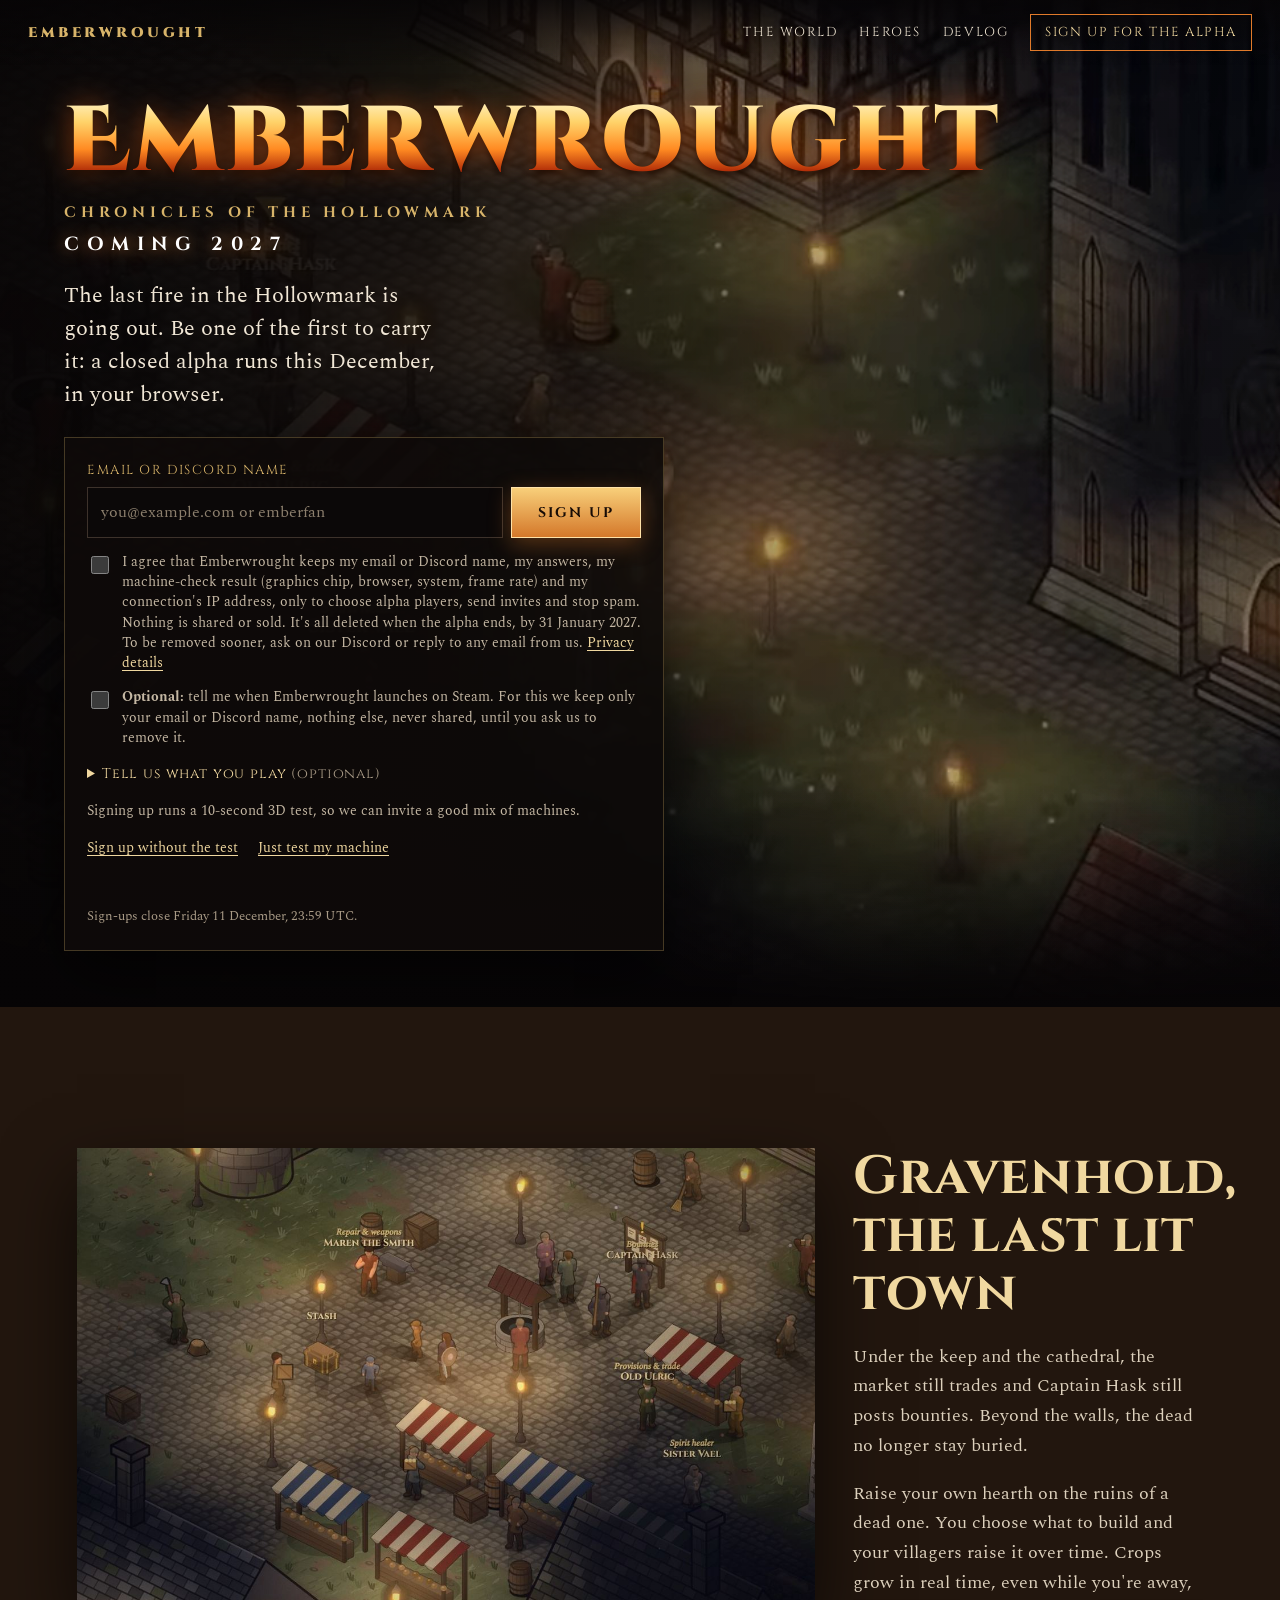
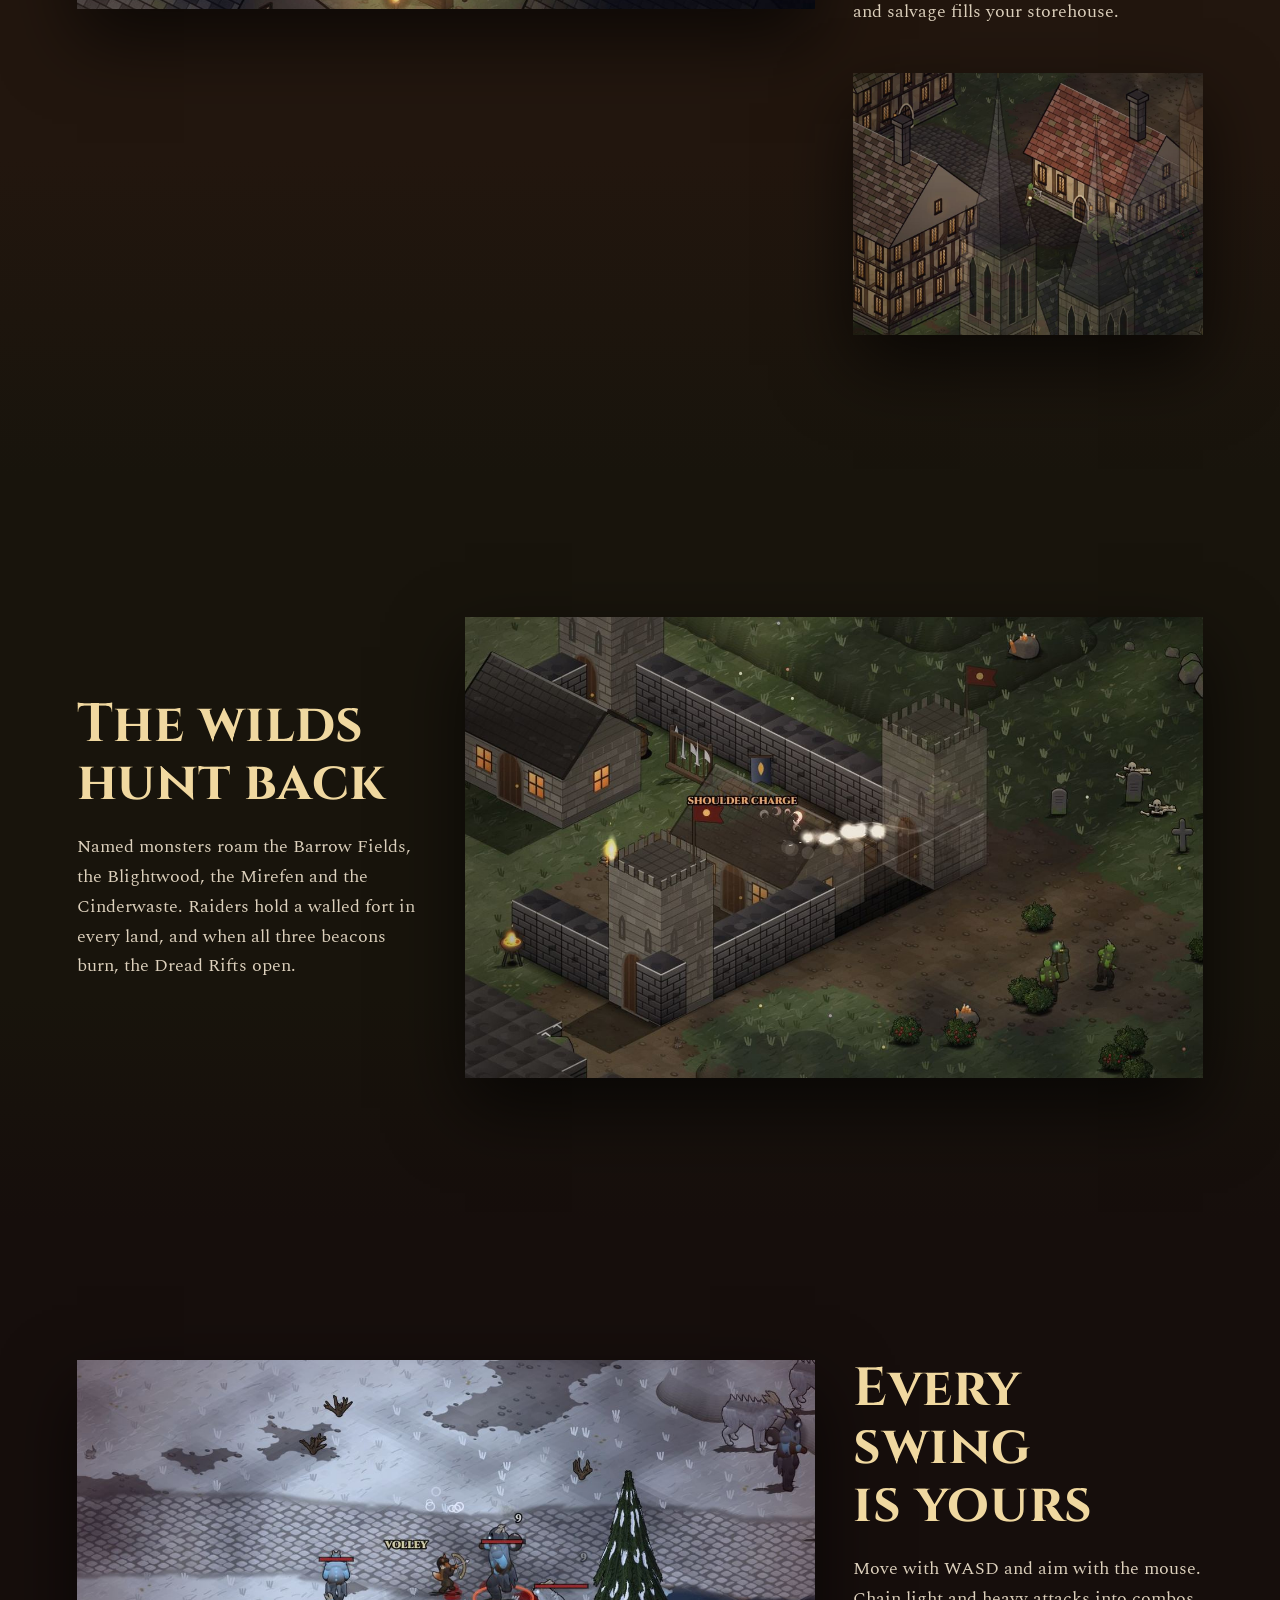
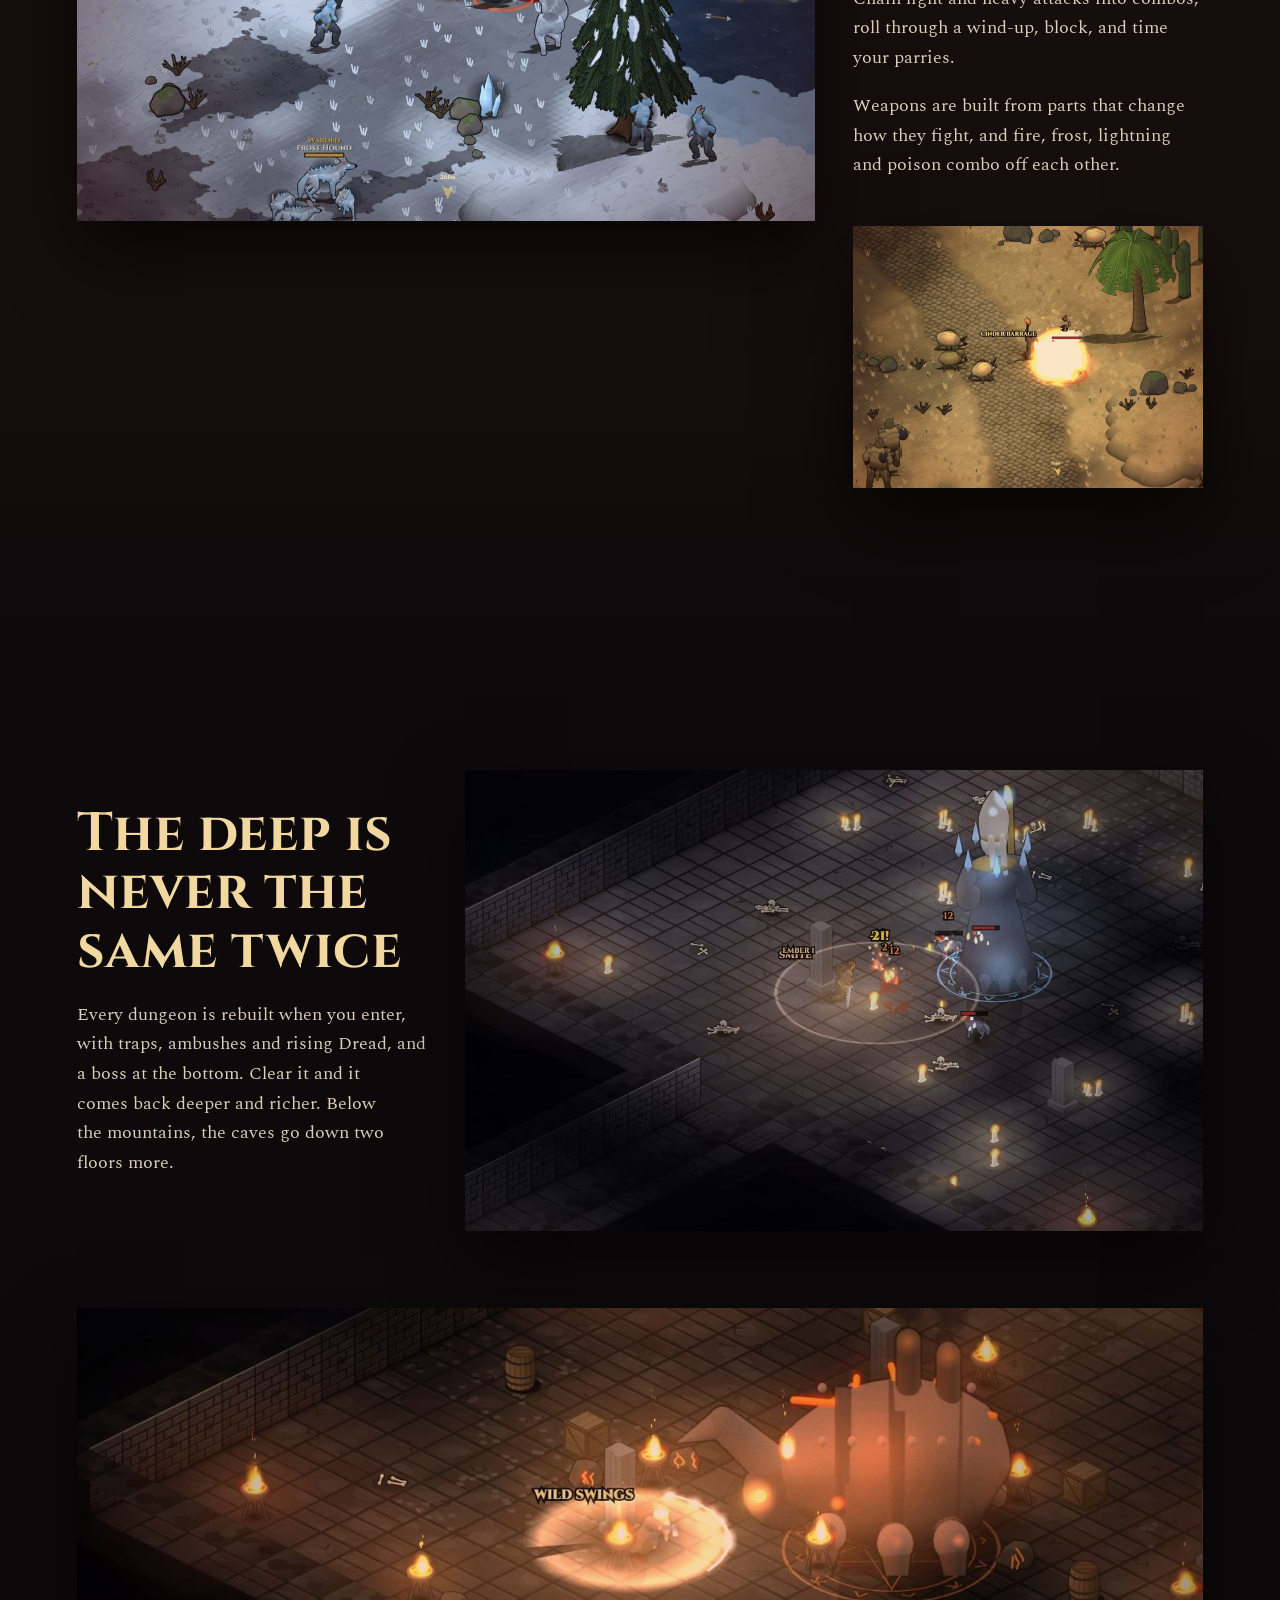
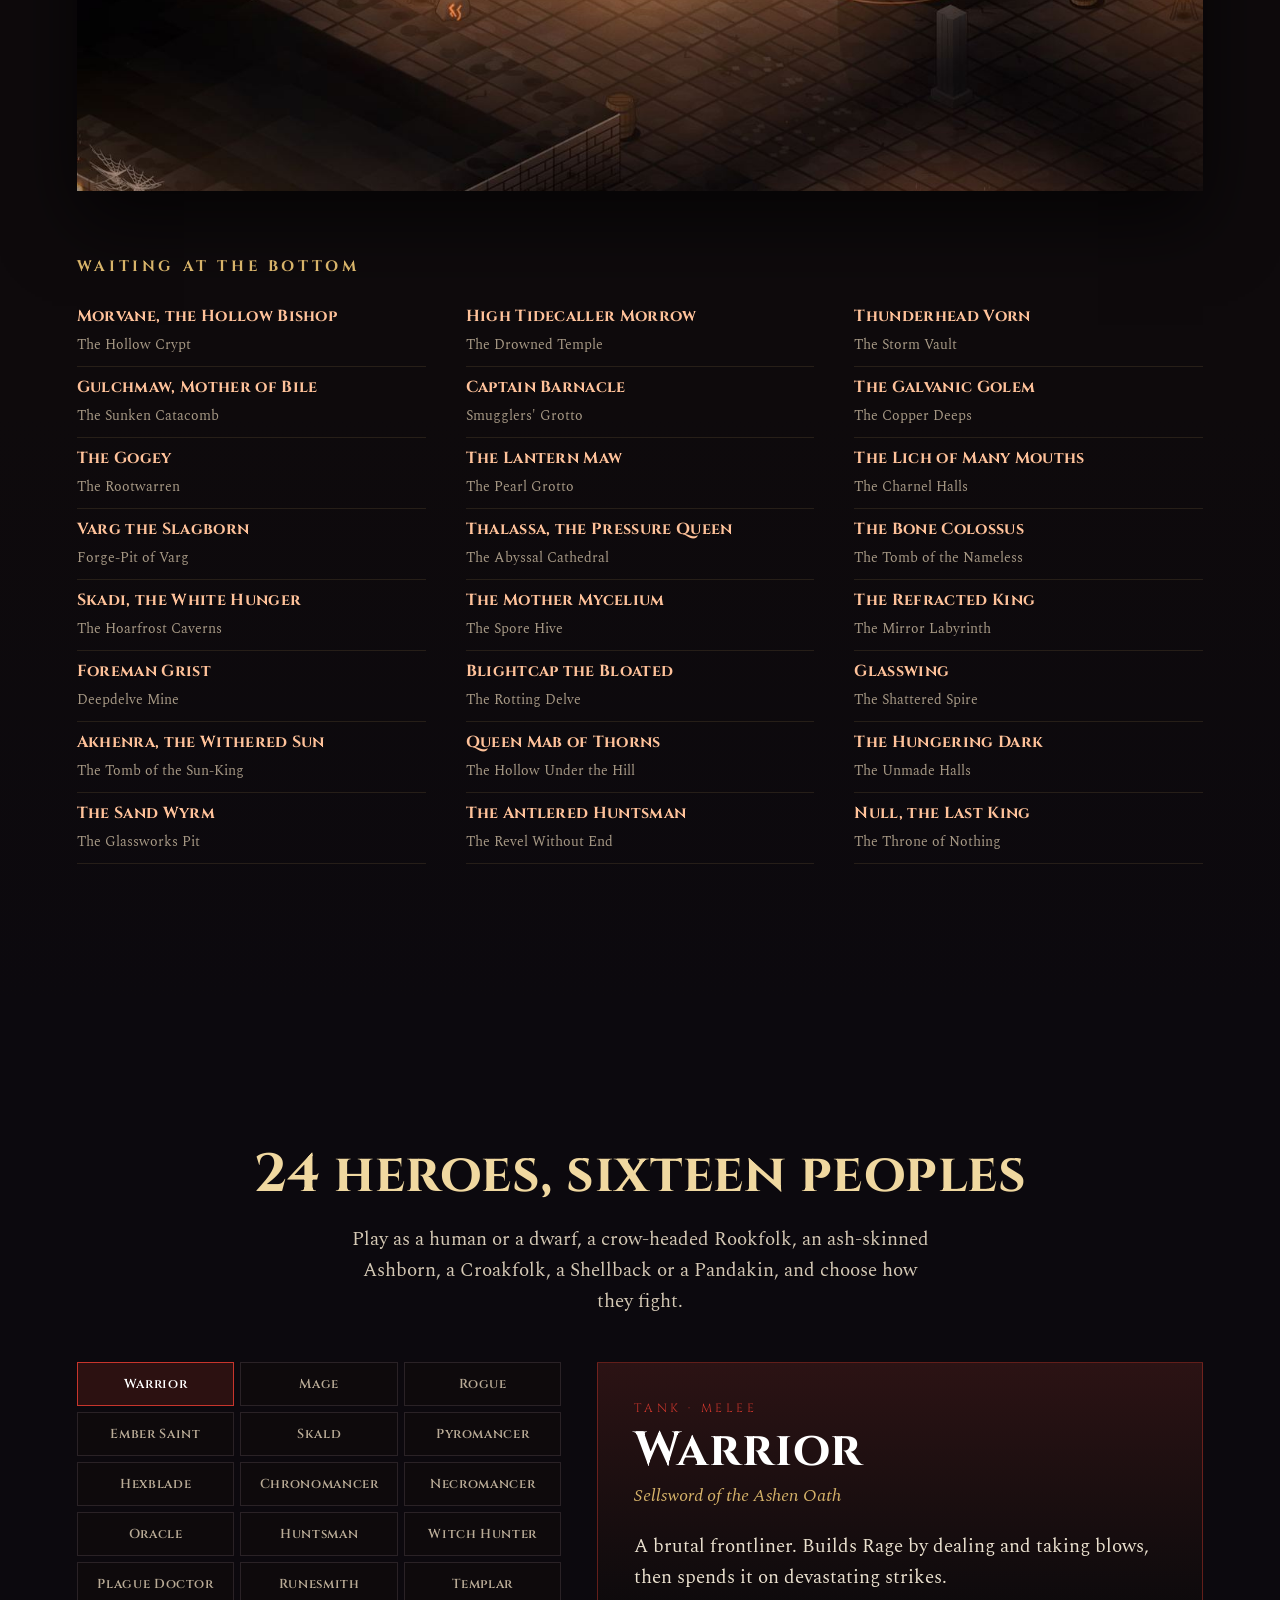
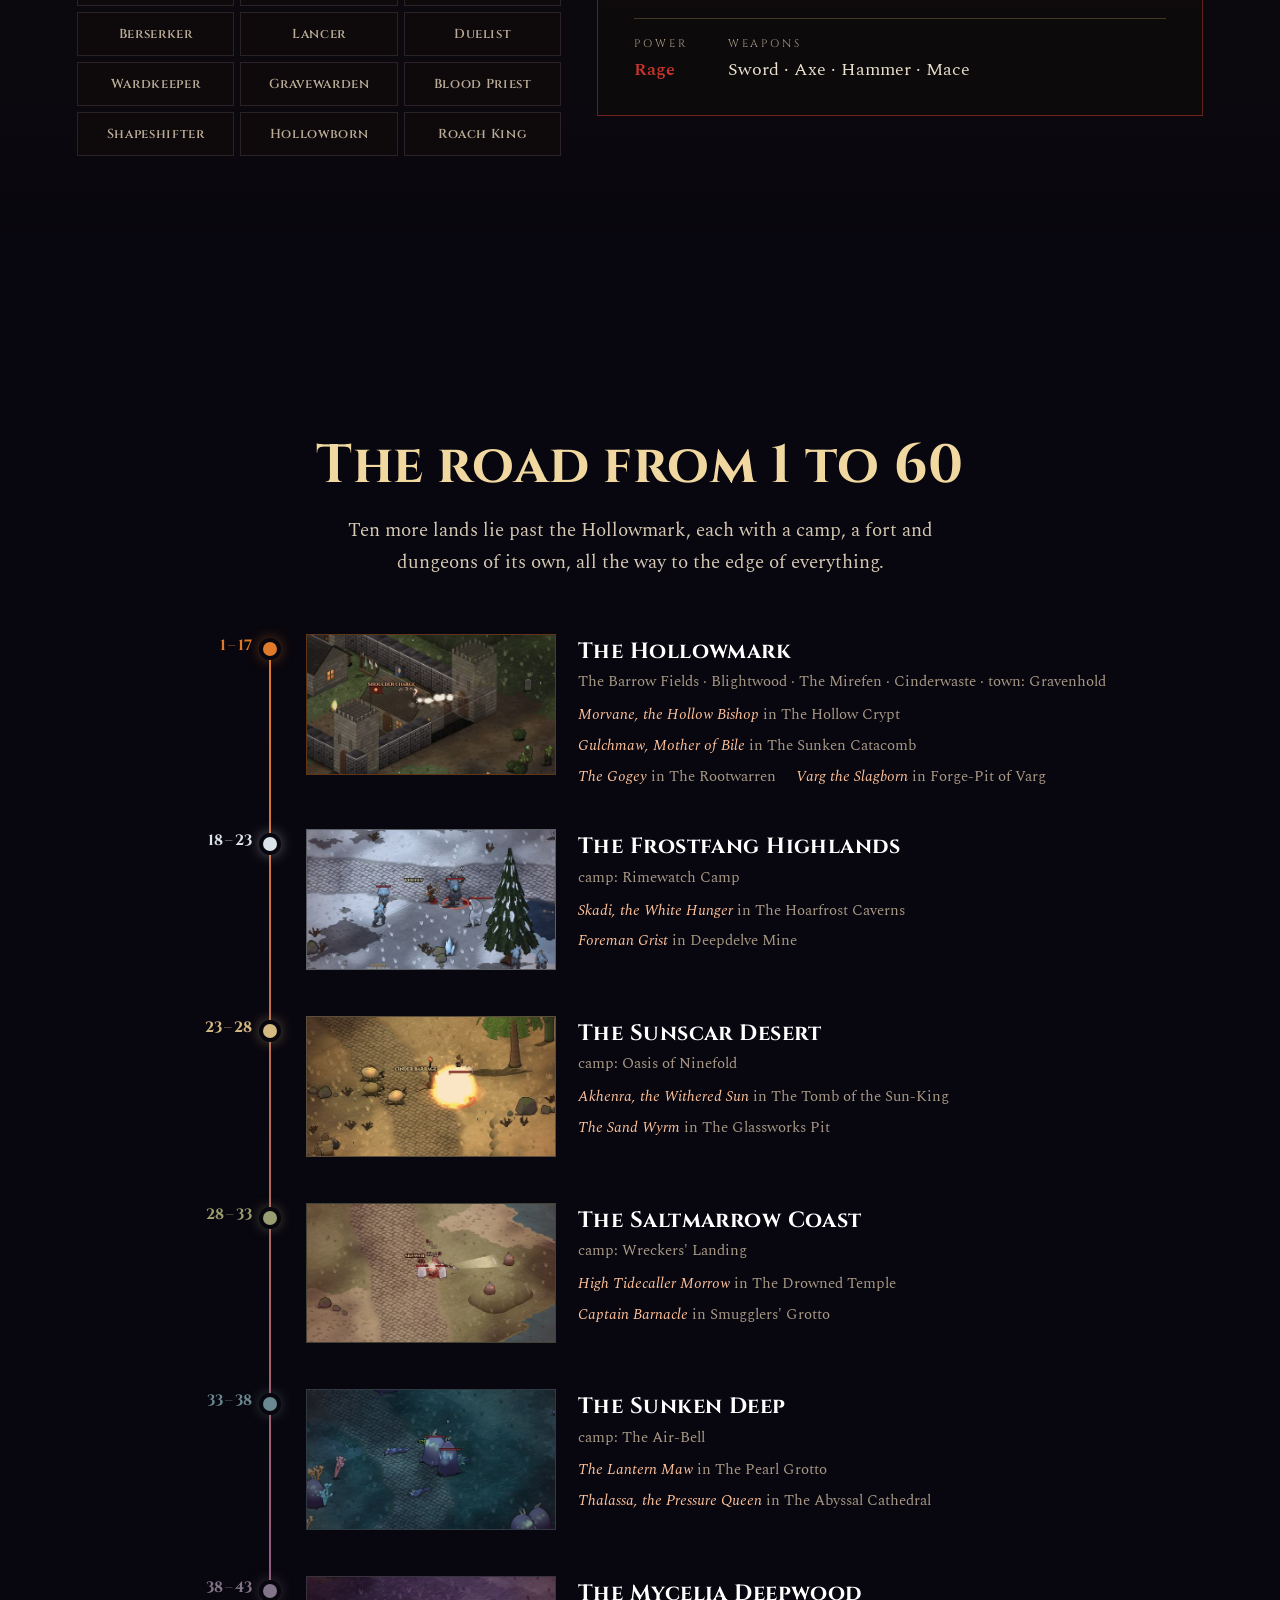
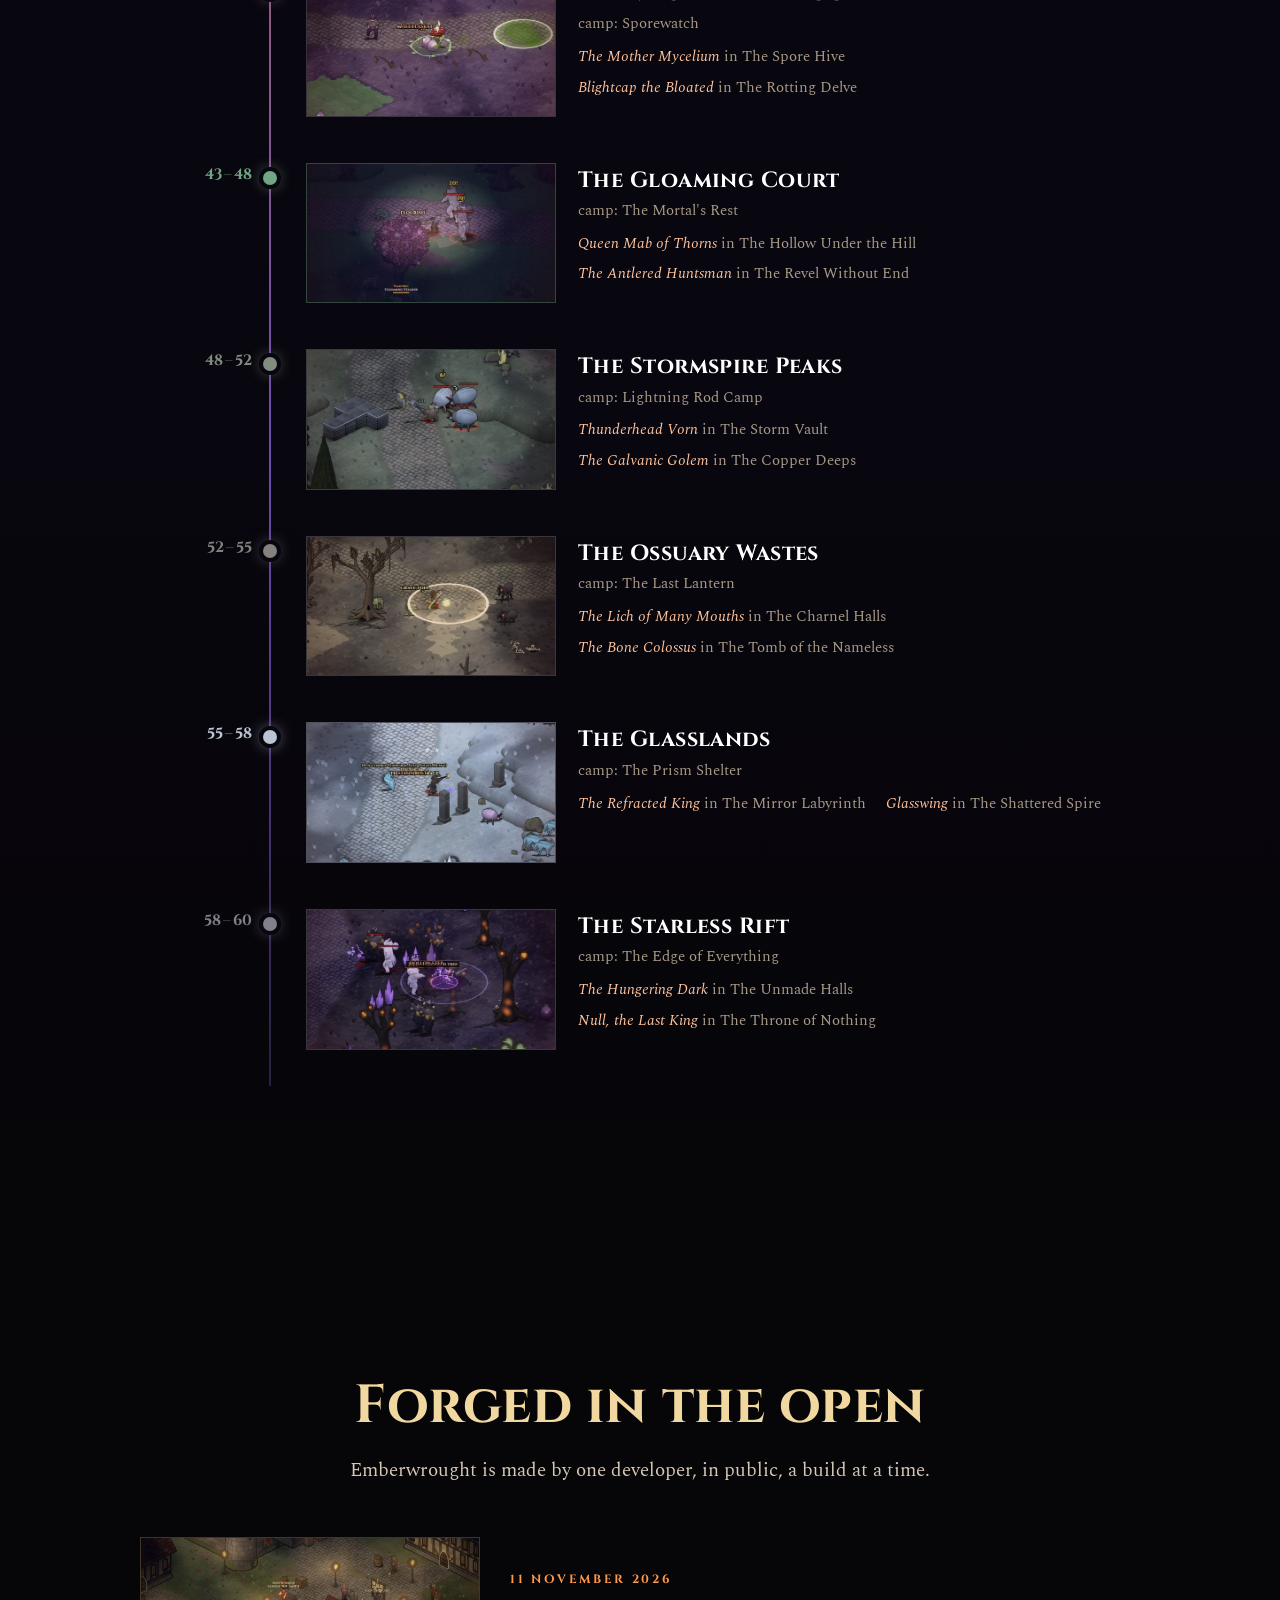
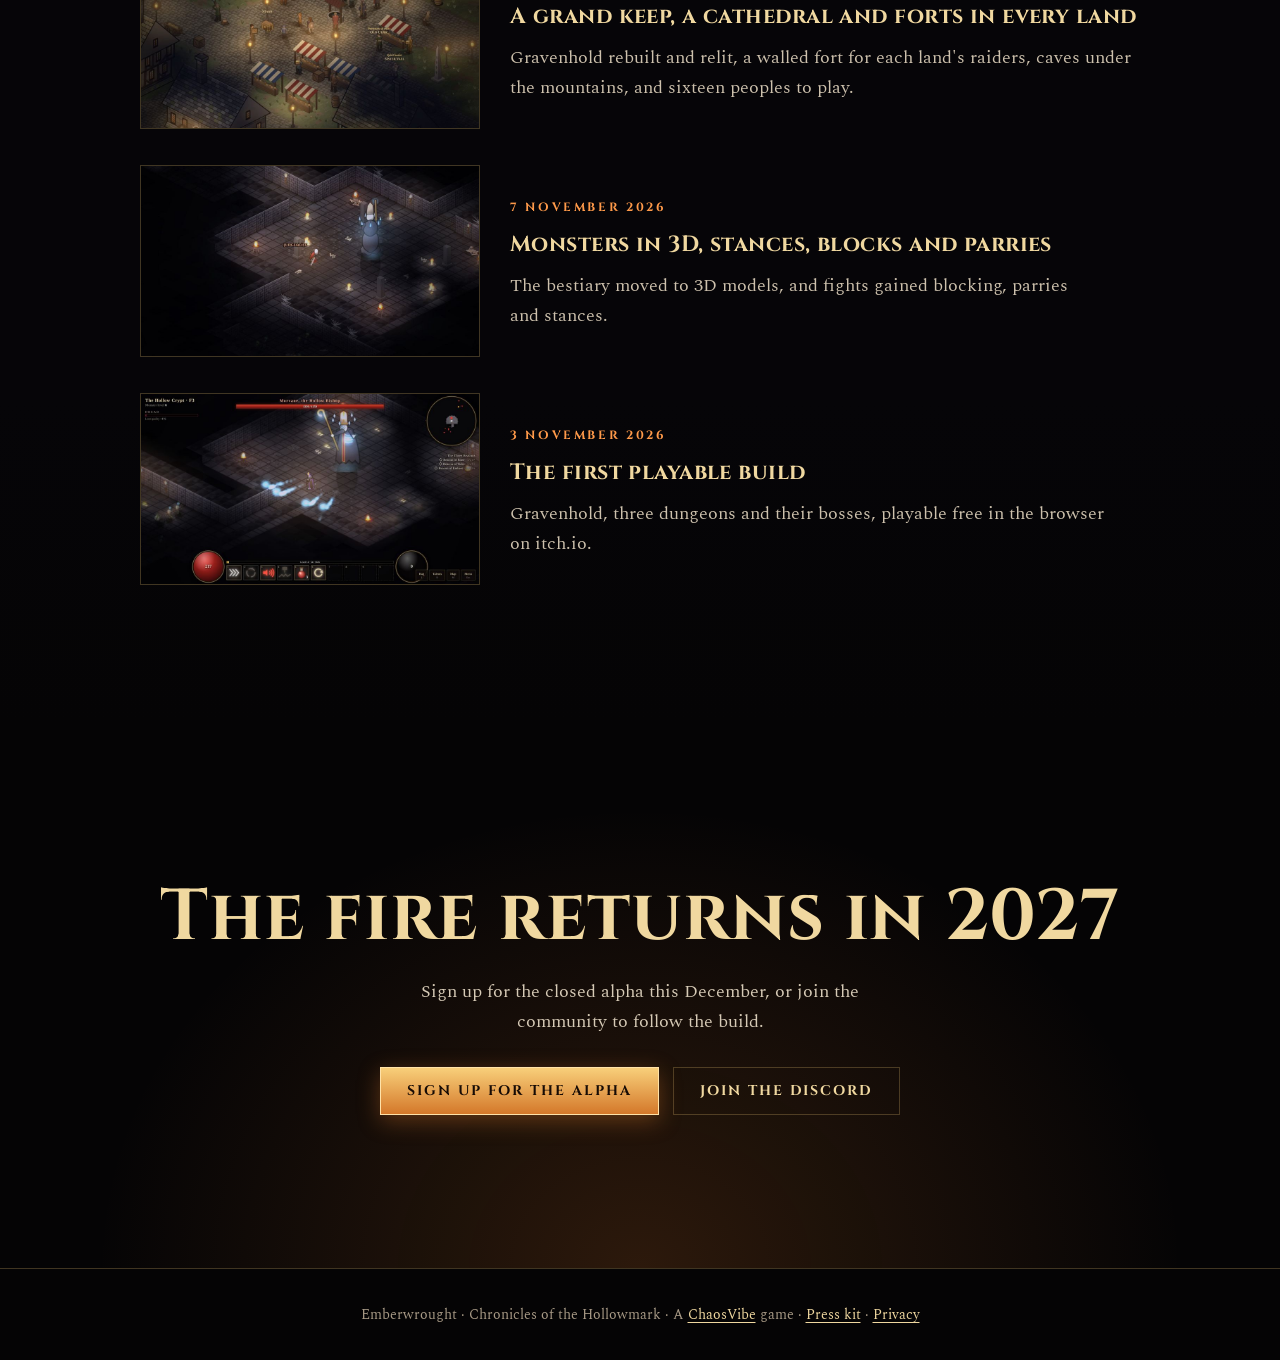
==== emberwrought/index.html @ 4824403c "Host the Emberwrought website and press kit at /emberwrought/ (copy of website/, game repo stays pri" ====
<!doctype html>
<html lang="en">
<head>
<meta charset="utf-8">
<meta name="viewport" content="width=device-width, initial-scale=1">
<title>Emberwrought — Coming 2027</title>
<meta name="description" content="The last fire in the Hollowmark is going out. Emberwrought is a dark fantasy action RPG: 24 classes, 16 peoples, 11 lands, levels 1 to 60, and a hearth of your own to defend. Closed alpha this December. Coming 2027.">
<meta property="og:title" content="Emberwrought — Chronicles of the Hollowmark · Coming 2027">
<meta property="og:description" content="The last fire in the Hollowmark is going out. A dark fantasy action RPG. Sign up for the closed alpha.">
<meta property="og:image" content="img/share.jpg">
<meta name="theme-color" content="#050405">
<link rel="icon" href="data:image/svg+xml,<svg xmlns='http://www.w3.org/2000/svg' viewBox='0 0 32 32'><path d='M16 2c3 7 9 9 9 17a9 9 0 0 1-18 0c0-5 3-7 4-11 1 3 2 4 3 4 0-4 1-7 2-10z' fill='%23e07a2a'/></svg>">
<link rel="preconnect" href="https://fonts.googleapis.com">
<link rel="preconnect" href="https://fonts.gstatic.com" crossorigin>
<link href="https://fonts.googleapis.com/css2?family=Cinzel:wght@500;700;900&family=Cinzel+Decorative:wght@700;900&family=Spectral:ital,wght@0,300;0,400;0,600;1,300;1,400&display=swap" rel="stylesheet">
<link rel="stylesheet" href="site.css">
</head>
<body class="descent-page">
<!-- TODO: the Discord invite. Every link with class "discord" points at it; replace href="#discord" with the invite URL. -->
<nav class="top">
  <a class="brand" href="#top">Emberwrought</a>
  <span class="links"><a href="#gravenhold">The world</a><a href="#heroes">Heroes</a><a href="#devlog">Devlog</a><a class="pill" href="#top" data-signup>Sign up for the alpha</a></span>
</nav>

<!-- the depth gauge: where in the 1 to 60 descent the reader is -->
<aside class="gauge" aria-hidden="true"><span class="gauge-line"><i></i></span><b class="gauge-lv">1</b><span class="gauge-name">Gravenhold</span></aside>

<header class="hero" id="top">
  <video class="hero-video" autoplay muted loop playsinline preload="metadata" poster="media/hero-poster.jpg" aria-hidden="true">
    <source src="media/hero.webm" type="video/webm">
    <source src="media/hero.mp4" type="video/mp4">
  </video>
  <div class="hero-in">
    <h1>Emberwrought</h1>
    <p class="sub">Chronicles of the Hollowmark</p>
    <p class="when">Coming 2027</p>
    <p class="hook">The last fire in the Hollowmark is going out. Be one of the first to carry it: a closed alpha runs this December, in your browser.</p>

    <section id="alpha" class="signup" aria-label="Sign up for the alpha">
      <form class="su-form" novalidate>
        <label class="contact">Email or Discord name
          <span class="row"><input name="contact" autocomplete="email" maxlength="254" placeholder="you@example.com or emberfan" required><button type="submit" class="btn">Sign up</button></span>
        </label>
        <label class="chk consent"><input type="checkbox" name="consent" required> <span>I agree that Emberwrought keeps my email or Discord name, my answers, my machine-check result (graphics chip, browser, system, frame rate) and my connection's IP address, only to choose alpha players, send invites and stop spam. Nothing is shared or sold. It's all deleted when the alpha ends, by 31 January 2027. To be removed sooner, ask on our Discord or reply to any email from us. <a href="privacy.html" target="_blank">Privacy details</a></span></label>
        <label class="chk consent"><input type="checkbox" name="notify"> <span><b>Optional:</b> tell me when Emberwrought launches on Steam. For this we keep only your email or Discord name, nothing else, never shared, until you ask us to remove it.</span></label>
        <details class="more"><summary>Tell us what you play <span class="dim">(optional)</span></summary>
          <fieldset><legend class="sr">What do you like to play?</legend>
            <label class="chk"><input type="checkbox" name="plays" value="arpg"> Action RPGs</label>
            <label class="chk"><input type="checkbox" name="plays" value="building"> Building and farming</label>
            <label class="chk"><input type="checkbox" name="plays" value="new"> I'm new to games like this</label>
            <label class="chk"><input type="checkbox" name="plays" value="other"> Something else</label>
          </fieldset>
          <label>Anything you'd like us to know? <input name="about" maxlength="300"></label>
        </details>
        <label class="hp" aria-hidden="true">Leave this empty <input name="website" tabindex="-1" autocomplete="off"></label>
        <p class="fine">Signing up runs a 10-second 3D test, so we can invite a good mix of machines.</p>
        <p class="fine actions"><button type="button" class="link mc-skip">Sign up without the test</button><button type="button" class="link mc-only">Just test my machine</button></p>
        <p class="su-msg" aria-live="polite"></p>
      </form>
      <div class="mc" hidden>
        <canvas class="mc-canvas" width="640" height="360" hidden></canvas>
        <p class="mc-out" aria-live="polite"></p>
        <div class="mc-verdict" hidden aria-live="polite"><b></b><p></p><small></small></div>
      </div>
      <div class="su-done" hidden><h2>You're on the list</h2><p></p><a class="btn ghost discord" href="#discord">Join the Discord</a></div>
      <p class="closes">Sign-ups close Friday 11 December, 23:59 UTC.</p>
    </section>
  </div>
</header>

<main class="descent">
<section id="gravenhold" class="depth" data-lv="1" data-name="Gravenhold" style="--tint: 34, 22, 14">
  <div class="split">
    <figure class="wide"><img src="img/gravenhold.jpg" alt="The market square of Gravenhold at night, lamps lit" loading="lazy"></figure>
    <div class="txt">
      <h2>Gravenhold, the last lit town</h2>
      <p>Under the keep and the cathedral, the market still trades and Captain Hask still posts bounties. Beyond the walls, the dead no longer stay buried.</p>
      <p>Raise your own hearth on the ruins of a dead one. You choose what to build and your villagers raise it over time. Crops grow in real time, even while you're away, and salvage fills your storehouse.</p>
    </div>
    <figure class="tall"><img src="img/cathedral.jpg" alt="The cathedral and timbered houses at the edge of Gravenhold" loading="lazy"></figure>
  </div>
</section>

<section class="depth" data-lv="5" data-name="The Hollowmark" style="--tint: 24, 20, 12">
  <div class="split flip">
    <div class="txt">
      <h2>The wilds hunt back</h2>
      <p>Named monsters roam the Barrow Fields, the Blightwood, the Mirefen and the Cinderwaste. Raiders hold a walled fort in every land, and when all three beacons burn, the Dread Rifts open.</p>
    </div>
    <figure class="wide"><img src="img/fort.jpg" alt="A warrior storming a raider fort in the Hollowmark" loading="lazy"></figure>
  </div>
</section>

<section class="depth" data-lv="12" data-name="The fight" style="--tint: 22, 14, 12">
  <div class="split">
    <figure class="wide"><img src="img/fight.jpg" alt="A huntsman holding a road against frost beasts in the Frostfang Highlands" loading="lazy"></figure>
    <div class="txt">
      <h2>Every swing is yours</h2>
      <p>Move with WASD and aim with the mouse. Chain light and heavy attacks into combos, roll through a wind-up, block, and time your parries.</p>
      <p>Weapons are built from parts that change how they fight, and fire, frost, lightning and poison combo off each other.</p>
    </div>
    <figure class="tall"><img src="img/cast.jpg" alt="A pyromancer's cinder barrage bursting among scarabs in the Sunscar Desert" loading="lazy"></figure>
  </div>
</section>

<section class="depth" data-lv="14" data-name="The deep" style="--tint: 14, 10, 12">
  <div class="split flip">
    <div class="txt">
      <h2>The deep is never the same twice</h2>
      <p>Every dungeon is rebuilt when you enter, with traps, ambushes and rising Dread, and a boss at the bottom. Clear it and it comes back deeper and richer. Below the mountains, the caves go down two floors more.</p>
    </div>
    <figure class="wide"><img src="img/crypt.jpg" alt="A templar facing Morvane, the Hollow Bishop, in the Hollow Crypt" loading="lazy"></figure>
  </div>
  <figure class="full"><img src="img/forge.jpg" alt="A berserker facing Varg the Slagborn in the Forge-Pit" loading="lazy"></figure>
  <div class="bosses"><h3>Waiting at the bottom</h3><ul></ul></div>
</section>

<section id="heroes" class="depth" data-lv="17" data-name="Heroes" style="--tint: 12, 9, 14">
  <h2 class="center"><span data-n="classes">24</span> heroes, sixteen peoples</h2>
  <p class="center lead">Play as a human or a dwarf, a crow-headed Rookfolk, an ash-skinned Ashborn, a Croakfolk, a Shellback or a Pandakin, and choose how they fight.</p>
  <div class="roster">
    <div class="names" role="tablist" aria-label="Classes"></div>
    <article class="hero-card" role="tabpanel" aria-live="polite"></article>
  </div>
</section>

<section id="journey" class="depth" data-lv="18" data-name="Beyond the Hollowmark" style="--tint: 8, 6, 14">
  <h2 class="center">The road from 1 to 60</h2>
  <p class="center lead">Ten more lands lie past the Hollowmark, each with a camp, a fort and dungeons of its own, all the way to the edge of everything.</p>
  <ol class="road"></ol>
</section>

<section id="devlog" class="depth devlog" data-lv="60" data-name="Devlog" style="--tint: 6, 5, 8">
  <h2 class="center">Forged in the open</h2>
  <p class="center lead">Emberwrought is made by one developer, in public, a build at a time.</p>
  <ol class="log">
    <li><figure><img src="img/devlog/2026-11-11.jpg" alt="Gravenhold at night with the new keep" loading="lazy"></figure><div><time datetime="2026-11-11">11 November 2026</time><h3>A grand keep, a cathedral and forts in every land</h3><p>Gravenhold rebuilt and relit, a walled fort for each land's raiders, caves under the mountains, and sixteen peoples to play.</p></div></li>
    <li><figure><img src="img/devlog/2026-11-07.jpg" alt="The Hollow Crypt in the 7 November build" loading="lazy"></figure><div><time datetime="2026-11-07">7 November 2026</time><h3>Monsters in 3D, stances, blocks and parries</h3><p>The bestiary moved to 3D models, and fights gained blocking, parries and stances.</p></div></li>
    <li><figure><img src="img/devlog/2026-11-03.jpg" alt="The Hollow Crypt in the first playable build" loading="lazy"></figure><div><time datetime="2026-11-03">3 November 2026</time><h3>The first playable build</h3><p>Gravenhold, three dungeons and their bosses, playable free in the browser on itch.io.</p></div></li>
  </ol>
</section>

<section id="discord" class="final">
  <h2>The fire returns in 2027</h2>
  <p>Sign up for the closed alpha this December, or join the community to follow the build.</p>
  <div class="cta"><a class="btn" href="#top" data-signup>Sign up for the alpha</a><a class="btn ghost discord" href="#discord">Join the Discord</a></div>
</section>
</main>

<footer>Emberwrought · Chronicles of the Hollowmark · A <a href="https://chaosvibe.com">ChaosVibe</a> game · <a href="press.html">Press kit</a> · <a href="privacy.html">Privacy</a></footer>

<script src="data.js"></script>
<script src="site.js"></script>
<script type="module" src="alpha.js"></script>
</body>
</html>
---- emberwrought/site.css ----
/* Emberwrought: the game's own palette and type (style.css in the game), set for a page that descends from town to void. */
:root {
  --bg: #070506; --ink: #ece2d0; --dim: #a89a86; --gold: #d8b46a; --gold2: #f0d8a0; --ember: #e07a2a; --ember2: #ff9a4a; --blood: #8c1d1a;
  --line: rgba(216, 180, 106, 0.28); --panel: #120d0c; --field: #0b0808;
  --serif: Spectral, Georgia, serif; --display: Cinzel, Georgia, serif;
  color-scheme: dark;
}
* { box-sizing: border-box; }
[hidden] { display: none !important; }
html { scroll-behavior: smooth; scrollbar-color: #4a3424 var(--bg); scrollbar-width: thin; }
::-webkit-scrollbar { width: 10px; } ::-webkit-scrollbar-track { background: var(--bg); } ::-webkit-scrollbar-thumb { background: #4a3424; border: 2px solid var(--bg); border-radius: 6px; }
body { margin: 0; background: var(--bg); color: var(--ink); font: 400 18px/1.65 var(--serif); overflow-x: hidden; caret-color: var(--ember2); }
::selection { background: var(--ember); color: #120806; }
a { color: var(--gold2); text-underline-offset: 0.2em; text-decoration-thickness: 1px; }
a:hover { color: #fff; }
:focus-visible { outline: 2px solid var(--ember2); outline-offset: 3px; }
h1, h2, h3, .brand, .btn, nav, .lv, .gauge, legend, summary, dt { font-family: var(--display); }
h2 { color: var(--gold2); font-size: clamp(30px, 4.2vw, 56px); line-height: 1.08; letter-spacing: 0.01em; margin: 0 0 20px; font-weight: 700; text-wrap: balance; }
h3 { color: var(--gold2); letter-spacing: 0.02em; text-wrap: balance; }
p { text-wrap: pretty; }
.center { text-align: center; } .dim { color: var(--dim); } .small { font-size: 14px; }
.lead { max-width: 62ch; margin: 0 auto 8px; color: #d6cab6; font-size: 19px; }
.sr { position: absolute; width: 1px; height: 1px; overflow: hidden; clip-path: inset(50%); white-space: nowrap; }

/* nav */
nav.top { position: fixed; inset: 0 0 auto; z-index: 20; display: flex; justify-content: space-between; align-items: center; padding: 14px 28px;
  background: linear-gradient(180deg, rgba(7,5,6,0.8), rgba(7,5,6,0)); transition: background .3s, box-shadow .3s; }
nav.top.solid { background: rgba(7,5,6,0.94); box-shadow: 0 1px 0 var(--line); }
.brand { color: var(--gold); text-decoration: none; font-weight: 900; letter-spacing: 0.25em; text-transform: uppercase; font-size: 14px; }
nav .links { display: flex; align-items: center; gap: 22px; }
nav .links a { color: var(--ink); text-decoration: none; font-size: 13px; letter-spacing: 0.12em; text-transform: uppercase; }
nav .links a:hover { color: var(--gold2); }
nav .pill { border: 1px solid var(--ember); color: var(--gold2) !important; padding: 7px 14px; }
nav .pill:hover { background: var(--ember); color: #160a05 !important; }

/* buttons */
.btn { display: inline-flex; align-items: center; justify-content: center; min-height: 48px; padding: 0 26px; text-decoration: none; font-weight: 700; font-size: 14px; letter-spacing: 0.14em;
  text-transform: uppercase; color: #170b05; background: linear-gradient(180deg, #f8cf7a, #d4782a); border: 1px solid #ffe2a8; cursor: pointer;
  box-shadow: 0 6px 22px rgba(224,122,42,0.35); transition: transform .2s cubic-bezier(.2,.8,.2,1), box-shadow .2s; }
.btn:hover { transform: translateY(-1px); box-shadow: 0 10px 34px rgba(240,140,60,0.55); }
.btn:active { transform: translateY(1px); }
.btn[disabled] { opacity: .55; cursor: default; transform: none; box-shadow: none; }
.btn.ghost { background: transparent; color: var(--gold2); border-color: var(--line); box-shadow: none; }
.btn.ghost:hover { border-color: var(--gold); }
button.link { font: inherit; color: var(--gold2); background: none; border: 0; padding: 0; text-decoration: underline; text-underline-offset: 0.2em; cursor: pointer; }
button.link[disabled] { opacity: .5; cursor: default; }

/* hero: the game playing behind the logo and the sign-up */
.hero { position: relative; min-height: 100svh; display: flex; align-items: center; padding: 96px clamp(16px, 5vw, 72px) 56px; overflow: hidden; isolation: isolate; }
.hero-video { position: absolute; inset: 0; width: 100%; height: 100%; object-fit: cover; z-index: -2; filter: saturate(1.05) brightness(0.92); }
.hero::before { content: ''; position: absolute; inset: 0; z-index: -1;
  background: linear-gradient(90deg, rgba(7,5,6,0.94) 0%, rgba(7,5,6,0.82) 34%, rgba(7,5,6,0.25) 62%, rgba(7,5,6,0.1) 100%), linear-gradient(0deg, var(--bg) 0%, transparent 22%); }
.hero-in { width: min(100%, 600px); }
.hero h1 { margin: 0; font: 900 clamp(26px, 7.2vw, 92px)/1 'Cinzel Decorative', var(--display); letter-spacing: 0.03em; white-space: nowrap;
  filter: drop-shadow(0 0 14px rgba(255,110,30,0.5)) drop-shadow(0 4px 3px #000); }
/* the game's forged logo (style.css #splash): each letter drops in white-hot and cools */
.hero h1 span { display: inline-block; color: transparent; -webkit-background-clip: text; background-clip: text;
  background-image: linear-gradient(180deg, #fff6d0 0%, #ffd36a 28%, #ff8a22 58%, #b02c08 82%, #5a1004 100%); }
.js .hero h1 span { opacity: 0; animation: forge .7s cubic-bezier(0.2, 0.9, 0.3, 1.25) forwards; }
@keyframes forge { 0% { opacity: 0; transform: translateY(-30px) scale(1.6); filter: blur(8px) brightness(3); } 55% { opacity: 1; filter: blur(0) brightness(2.2); } 100% { opacity: 1; transform: none; filter: none; } }
.sub { margin: 14px 0 0; font: 700 clamp(12px, 1.3vw, 15px) var(--display); letter-spacing: 0.32em; text-transform: uppercase; color: var(--gold); }
.when { margin: 8px 0 0; font: 700 clamp(15px, 1.6vw, 19px) var(--display); letter-spacing: 0.4em; text-transform: uppercase; color: #fff; text-shadow: 0 0 16px rgba(240,140,60,0.8); }
.hook { font-size: clamp(19px, 1.9vw, 22px); line-height: 1.5; margin: 22px 0 26px; max-width: 34ch; color: #f1e7d6; }

/* the sign-up, in working form on the first screen */
.signup { background: rgba(14,10,9,0.9); border: 1px solid var(--line); padding: 22px; box-shadow: 0 24px 60px rgba(0,0,0,0.6); }
.su-form { display: grid; gap: 14px; }
.su-form p { margin: 0; }
.su-form label { display: grid; gap: 6px; font-size: 15px; }
.su-form .contact { font-family: var(--display); font-size: 13px; letter-spacing: 0.12em; text-transform: uppercase; color: var(--gold); }
.su-form .row { display: flex; gap: 8px; }
.su-form .row input, .su-form .row input::placeholder { flex: 1; min-width: 0; text-transform: none; letter-spacing: normal; font-family: var(--serif); }
.fine.actions { display: flex; flex-wrap: wrap; gap: 6px 20px; }
.su-form input:not([type=checkbox]):not([type=radio]), .su-form select, .su-form textarea {
  font: inherit; font-size: 16px; color: var(--ink); background: var(--field); border: 1px solid #3d322b; padding: 11px 13px; min-height: 48px; }
.su-form input::placeholder, .su-form textarea::placeholder { color: #8c7f6d; }
.su-form input:focus-visible, .su-form select:focus-visible, .su-form textarea:focus-visible { outline: 2px solid var(--ember2); outline-offset: 0; border-color: transparent; }
.su-form fieldset { border: 1px solid #2c241f; padding: 10px 14px; margin: 0; display: grid; gap: 8px; }
.su-form legend { padding: 0 6px; font-size: 14px; }
.su-form .chk { display: flex; gap: 10px; align-items: flex-start; font-size: 15px; }
.su-form .chk input { margin-top: 0.3em; accent-color: var(--ember); width: 18px; height: 18px; flex: none; }
.consent span { font-size: 13.5px; color: #c4b7a3; line-height: 1.5; }
.su-form .hp { position: absolute; left: -9999px; }
.su-form .opts { display: flex; flex-wrap: wrap; gap: 6px 22px; }
details.more summary { cursor: pointer; font-size: 14px; letter-spacing: 0.06em; color: var(--gold2); }
details.more[open] { display: grid; gap: 12px; } details.more[open] summary { margin-bottom: 4px; }
.fine { font-size: 14px; color: #c4b7a3; }
.su-msg { min-height: 1.4em; font-size: 15px; } .su-msg.err { color: #ff9a80; }
.closes { margin: 12px 0 0; font-size: 13px; color: var(--dim); }
.mc { margin-top: 14px; }
.mc-canvas { display: block; width: 100%; aspect-ratio: 16 / 9; border: 1px solid var(--line); }
.mc-out { min-height: 1.4em; color: var(--dim); margin: 8px 0; font-variant-numeric: tabular-nums; }
.mc-verdict { border-left: 3px solid; padding: 4px 0 4px 14px; }
.mc-verdict b { font-family: var(--display); font-size: 20px; }
.mc-verdict p { margin: 4px 0; font-size: 15px; } .mc-verdict small { color: var(--dim); font-size: 13px; }
.mc-verdict.well { border-color: #7ac46a; } .mc-verdict.well b { color: #a6e08a; }
.mc-verdict.struggle { border-color: #e0b040; } .mc-verdict.struggle b { color: #ffcc55; }
.mc-verdict.wont { border-color: #d0503a; } .mc-verdict.wont b { color: #ff8a6a; }
.su-done h2 { font-size: 28px; margin: 0 0 8px; }
.su-done .btn { margin-top: 12px; }

/* the depth gauge */
.gauge { position: fixed; left: 22px; top: 50%; z-index: 15; transform: translateY(-50%); display: grid; justify-items: center; gap: 8px; opacity: 0; transition: opacity .4s; pointer-events: none; }
.gauge.on { opacity: 1; }
.gauge-line { position: relative; width: 2px; height: 34vh; background: rgba(216,180,106,0.18); }
.gauge-line i { position: absolute; left: -3px; top: calc(var(--k, 0) * 100%); width: 8px; height: 8px; margin-top: -4px; border-radius: 50%; background: var(--ember2); box-shadow: 0 0 12px var(--ember); }
.gauge-lv { font-size: 22px; color: var(--gold2); font-variant-numeric: tabular-nums; }
.gauge-lv::before { content: 'Lv '; font-size: 11px; letter-spacing: 0.2em; color: var(--dim); }
.gauge-name { writing-mode: vertical-rl; transform: rotate(180deg); font-size: 11px; letter-spacing: 0.24em; text-transform: uppercase; color: var(--dim); max-height: 30vh; }

/* the descent: each depth sinks into its own tint, darker the further down */
.depth { position: relative; padding: clamp(80px, 11vw, 150px) clamp(16px, 6vw, 96px); background: linear-gradient(180deg, rgb(var(--tint)) 0%, rgb(var(--tint)) 70%, var(--next, rgb(var(--tint))) 100%); }
.split { display: grid; grid-template-columns: repeat(12, 1fr); gap: 28px clamp(20px, 3vw, 44px); max-width: 1320px; margin: 0 auto; align-items: start; }
.split figure { margin: 0; overflow: hidden; box-shadow: 0 30px 70px rgba(0,0,0,0.65); }
.split img, .full img { display: block; width: 100%; height: 100%; object-fit: cover; }
.split .wide { grid-column: 1 / 9; grid-row: 1 / 3; aspect-ratio: 16 / 10; }
.split .txt { grid-column: 9 / 13; grid-row: 1; align-self: end; }
.split .tall { grid-column: 9 / 13; grid-row: 2; aspect-ratio: 4 / 3; }
.split.flip .wide { grid-column: 5 / 13; }
.split.flip .txt { grid-column: 1 / 5; align-self: center; grid-row: 1 / 3; }
.split .txt p { max-width: 46ch; color: #ddd1bd; }
.full { max-width: 1320px; margin: clamp(40px, 6vw, 80px) auto 0; aspect-ratio: 21 / 9; overflow: hidden; box-shadow: 0 30px 70px rgba(0,0,0,0.65); }
.bosses { max-width: 1320px; margin: clamp(40px, 5vw, 64px) auto 0; }
.bosses h3 { font-size: 15px; letter-spacing: 0.24em; text-transform: uppercase; color: var(--gold); margin: 0 0 16px; }
.bosses ul { list-style: none; margin: 0; padding: 0; columns: 3 260px; column-gap: 40px; }
.bosses li { break-inside: avoid; padding: 7px 0; border-bottom: 1px solid rgba(216,180,106,0.12); }
.bosses li b { display: block; font-family: var(--display); font-weight: 700; color: #ffc29a; font-size: 16px; letter-spacing: 0.02em; }
.bosses li span { font-size: 14px; color: var(--dim); }

/* heroes */
.roster { display: grid; grid-template-columns: minmax(0, 1fr) minmax(0, 1.25fr); gap: 36px; max-width: 1180px; margin: 44px auto 0; align-items: start; }
.names { display: grid; grid-template-columns: repeat(3, 1fr); gap: 6px; }
.names button { font: 600 13px var(--display); letter-spacing: 0.05em; min-height: 44px; padding: 8px 6px; background: #0e0a0c; color: #b9ab96; border: 1px solid #2a2226; cursor: pointer; transition: color .15s, border-color .15s, background .15s; }
.names button:hover { color: var(--ink); border-color: var(--res); }
.names button[aria-selected="true"] { color: #fff; border-color: var(--res); background: color-mix(in srgb, var(--res) 16%, #0e0a0c); }
.hero-card { position: sticky; top: 90px; padding: 36px 36px 30px; background: linear-gradient(180deg, color-mix(in srgb, var(--res) 14%, #120d10), #0d0a0c 70%); border: 1px solid color-mix(in srgb, var(--res) 45%, transparent); min-height: 340px; }
.hero-card .role { font-family: var(--display); letter-spacing: 0.3em; text-transform: uppercase; font-size: 12px; color: var(--res); margin: 0; }
.hero-card h3 { font-size: clamp(32px, 4vw, 48px); margin: 6px 0 0; color: #fff; line-height: 1.1; }
.hero-card .title { font-style: italic; color: var(--gold); margin: 4px 0 20px; }
.hero-card .desc { font-size: 19px; margin: 0 0 24px; }
.hero-card dl { display: flex; flex-wrap: wrap; gap: 14px 40px; margin: 0; padding-top: 16px; border-top: 1px solid var(--line); }
.hero-card dt { font-size: 11px; letter-spacing: 0.26em; text-transform: uppercase; color: var(--dim); }
.hero-card dd { margin: 2px 0 0; text-transform: capitalize; }
.hero-card .res { color: var(--res); font-weight: 600; }

/* the road from 1 to 60 */
.road { list-style: none; padding: 0; margin: 56px auto 0; max-width: 940px; position: relative; }
.road::before { content: ''; position: absolute; left: 99px; top: 10px; bottom: 10px; width: 2px; background: linear-gradient(180deg, var(--ember), #6a4ab0 70%, #2a2040); }
.stop { display: grid; grid-template-columns: 100px 1fr; gap: 36px; padding: 0 0 40px; position: relative; }
.stop::before { content: ''; position: absolute; left: 93px; top: 8px; width: 14px; height: 14px; border-radius: 50%; background: var(--c); box-shadow: 0 0 0 4px rgb(var(--tint)), 0 0 16px var(--c); }
.lv { text-align: right; padding-right: 18px; font-weight: 700; color: var(--c); font-size: 15px; white-space: nowrap; font-variant-numeric: tabular-nums; }
.lv i { font-style: normal; opacity: .5; padding: 0 2px; }
.stop > div { display: flow-root; }
.stop .thumb { float: left; width: 250px; aspect-ratio: 16 / 9; object-fit: cover; margin: 0 22px 6px 0; border: 1px solid color-mix(in srgb, var(--c) 40%, transparent); }
.stop h3 { margin: 0; color: #fff; font-size: 22px; }
.stop .dim { margin: 0 0 8px; font-size: 15px; }
.bosses-inline { display: flex; flex-wrap: wrap; gap: 6px 20px; margin: 0; font-size: 15px; color: var(--dim); }
.bosses-inline b { color: #ffc29a; font-weight: 400; font-style: italic; }

/* devlog */
.log { list-style: none; padding: 0; margin: 50px auto 0; max-width: 1000px; display: grid; gap: 36px; }
.log li { display: grid; grid-template-columns: 340px 1fr; gap: 30px; align-items: center; }
.log figure { margin: 0; border: 1px solid var(--line); }
.log img { display: block; width: 100%; aspect-ratio: 16 / 9; object-fit: cover; }
.log time { font: 700 12px var(--display); letter-spacing: 0.22em; text-transform: uppercase; color: var(--ember2); font-variant-numeric: tabular-nums; }
.log h3 { margin: 6px 0 8px; font-size: 22px; }
.log p { margin: 0; color: #cdc1ad; }

/* the end of the descent */
.final { text-align: center; padding: clamp(90px, 12vw, 160px) 16px; background: radial-gradient(ellipse at 50% 100%, rgba(224,122,42,0.18), transparent 60%), #050405; }
.final h2 { font-size: clamp(34px, 6vw, 72px); }
.final p { color: #d6cab6; max-width: 52ch; margin: 0 auto; }
.cta { display: flex; gap: 14px; justify-content: center; flex-wrap: wrap; margin-top: 30px; }
footer { text-align: center; padding: 34px 16px; color: var(--dim); font-size: 14px; border-top: 1px solid var(--line); background: #050405; }

/* other pages: survey, privacy, press */
.card { background: var(--panel); border: 1px solid var(--line); padding: 28px; }
.doc { max-width: 760px; margin: 0 auto; padding: 110px 20px 60px; }
.doc h1 { font-size: clamp(30px, 5vw, 46px); color: var(--gold2); margin: 0 0 18px; line-height: 1.15; }
.doc h2 { font-size: 22px; margin: 40px 0 8px; }
.doc li { margin-bottom: 8px; }
.doc .su-form { margin-top: 24px; }
.press { max-width: 960px; }
.press .lead { margin: 0 0 8px; font-style: italic; }
.facts { display: grid; margin: 0; border-top: 1px solid var(--line); }
.facts > div { display: grid; grid-template-columns: 160px 1fr; gap: 16px; padding: 10px 0; border-bottom: 1px solid var(--line); }
.facts dt { color: var(--gold); font-size: 13px; letter-spacing: 0.1em; text-transform: uppercase; }
.facts dd { margin: 0; }
.logos { display: grid; grid-template-columns: 1fr 1fr; gap: 16px; }
.logo { display: grid; gap: 10px; padding: 24px; text-decoration: none; border: 1px solid var(--line); }
.logo img { width: 100%; height: auto; }
.logo span { font-size: 14px; }
.logo.dark { background: #0c0909; color: var(--dim); } .logo.light { background: #f3ece0; color: #4a2a14; }
.shots-grid { display: grid; grid-template-columns: repeat(auto-fill, minmax(210px, 1fr)); gap: 10px; }
.shots-grid img { display: block; width: 100%; aspect-ratio: 16 / 9; object-fit: cover; border: 1px solid var(--line); transition: border-color .2s; }
.shots-grid a:hover img { border-color: var(--gold); }

@media (max-width: 1000px) { .gauge { display: none; } }
@media (max-width: 860px) {
  .split { grid-template-columns: 1fr; }
  .split .wide, .split .txt, .split .tall, .split.flip .wide, .split.flip .txt { grid-column: 1; grid-row: auto; }
  .split.flip .txt { order: -1; }
  .roster { grid-template-columns: 1fr; gap: 24px; }
  .hero-card { position: static; padding: 26px 20px; min-height: 0; }
  .names { display: flex; overflow-x: auto; scroll-snap-type: x mandatory; padding-bottom: 8px; } .names button { flex: none; padding: 8px 14px; scroll-snap-align: start; }
  .log li { grid-template-columns: 1fr; gap: 14px; }
  .hero::before { background: linear-gradient(180deg, rgba(7,5,6,0.55) 0%, rgba(7,5,6,0.9) 45%, var(--bg) 100%); }
  .hero { align-items: flex-end; }
}
@media (max-width: 560px) {
  nav.top { padding: 12px 16px; } .brand { display: none; } nav .links { gap: 14px; margin: 0 auto; } nav .links a { font-size: 11px; letter-spacing: 0.06em; }
  nav .links a:not(.pill) { display: none; }
  .su-form .row { flex-direction: column; } .su-form .row .btn { width: 100%; }
  .signup { padding: 16px; }
  .road::before { left: 7px; } .stop { grid-template-columns: 1fr; gap: 4px; padding-left: 34px; } .stop::before { left: 1px; } .lv { text-align: left; padding: 0; }
  .stop .thumb { float: none; width: 100%; margin: 0 0 12px; }
  .logos { grid-template-columns: 1fr; } .facts > div { grid-template-columns: 1fr; gap: 2px; }
}
@media (prefers-reduced-motion: reduce) {
  html { scroll-behavior: auto; }
  *, *::before, *::after { animation: none !important; transition: none !important; }
  .js .hero h1 span { opacity: 1; }
}
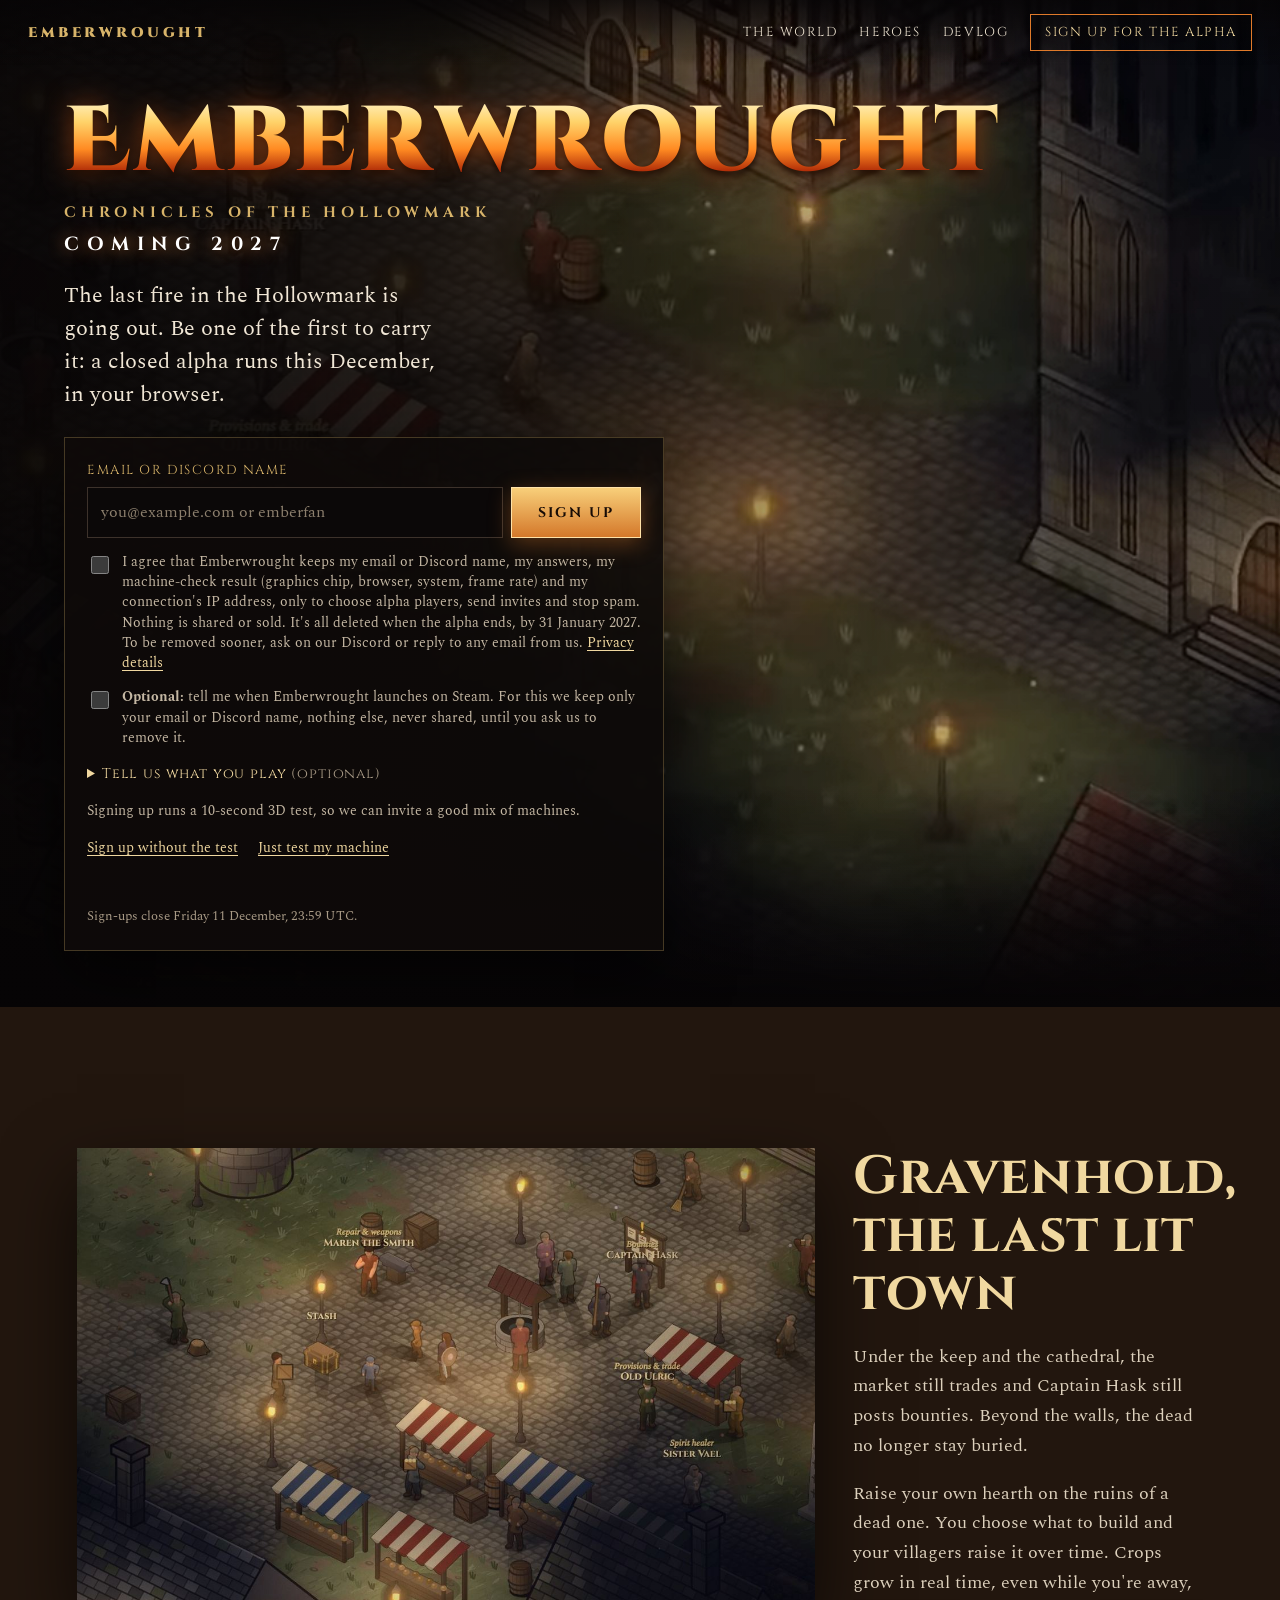
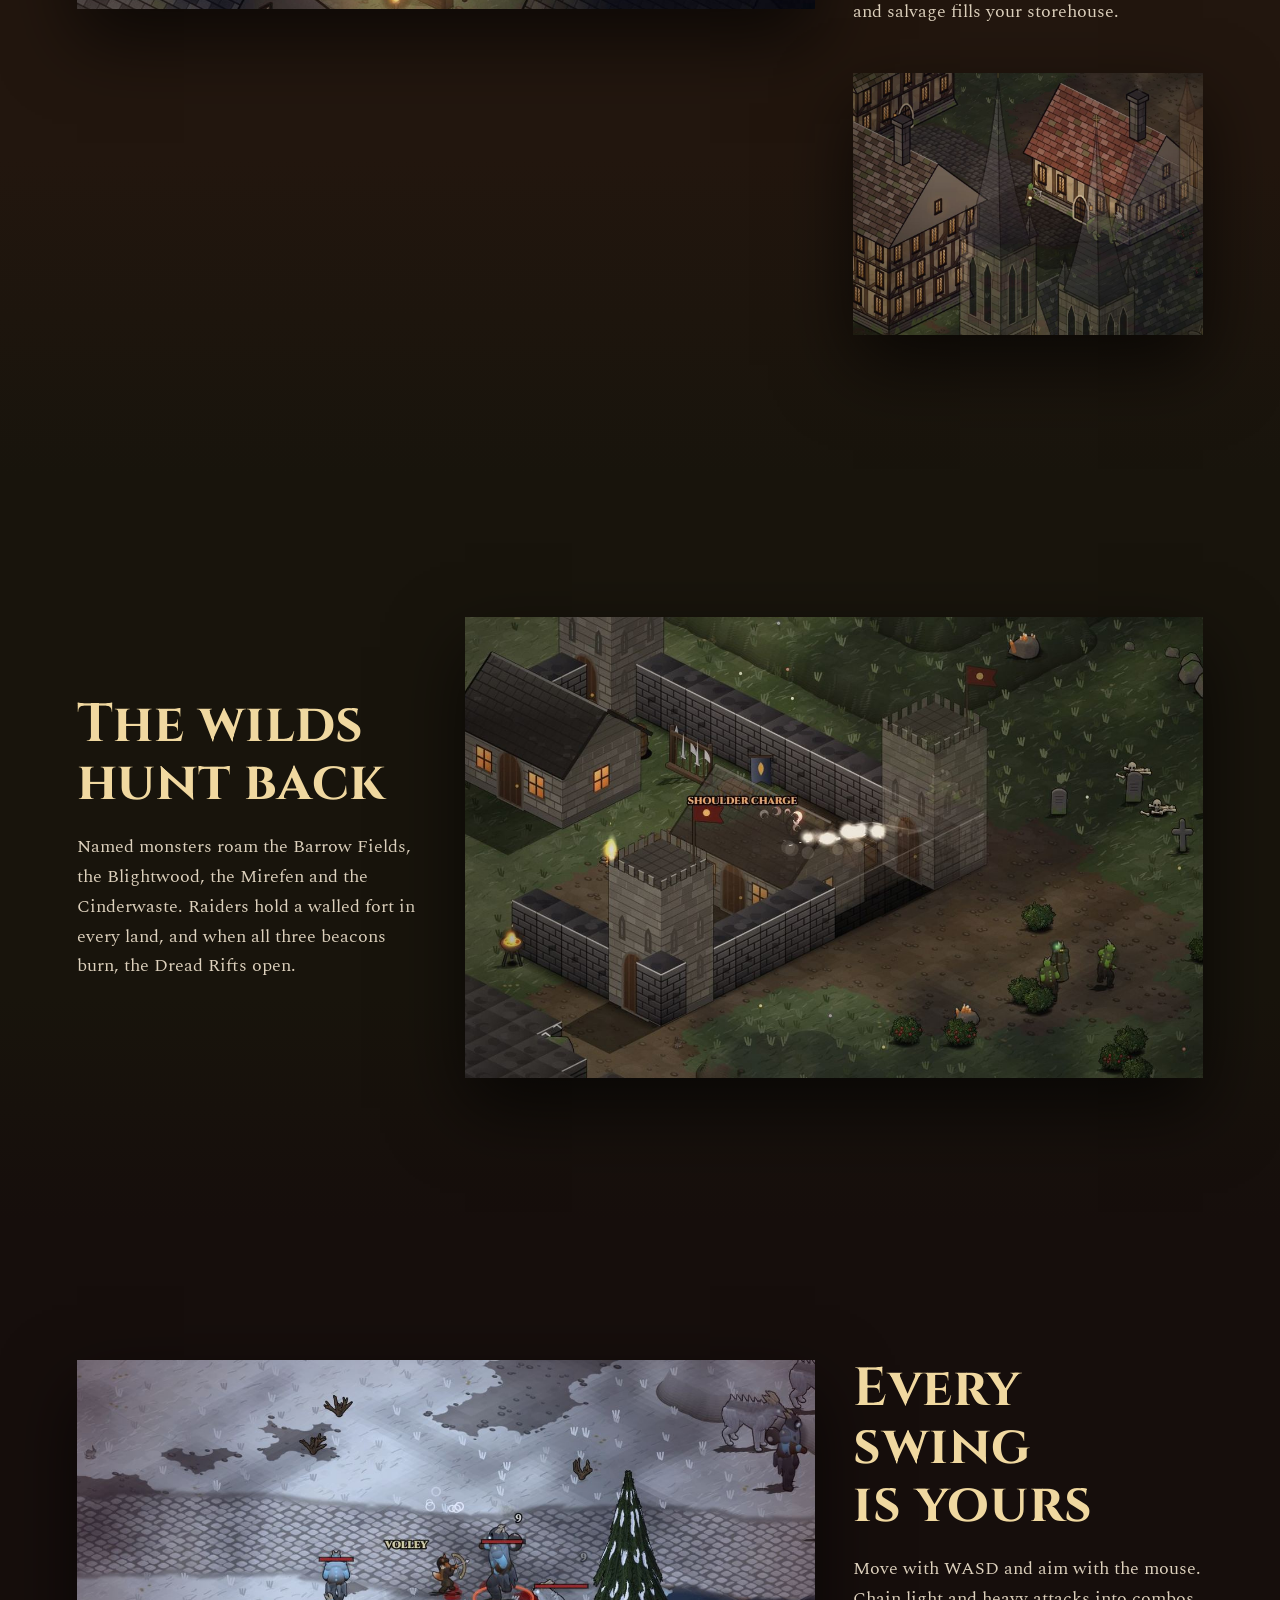
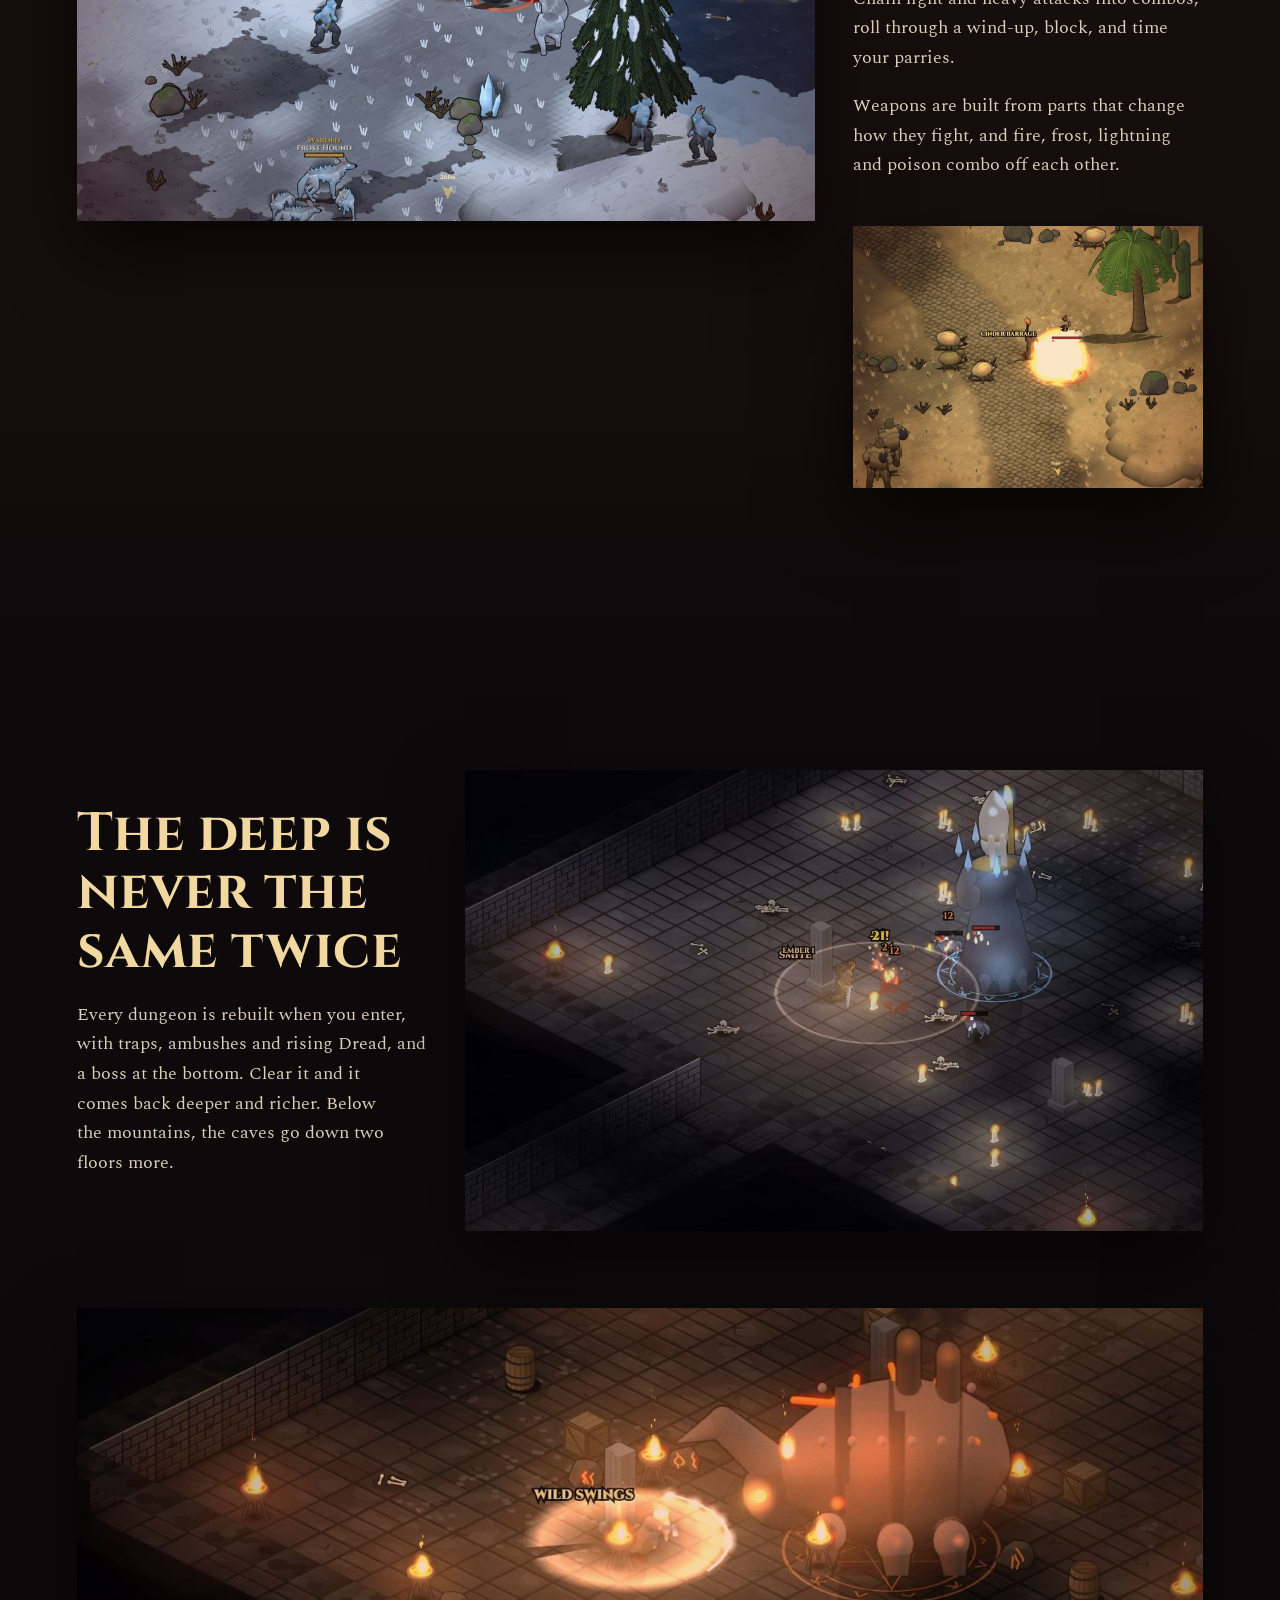
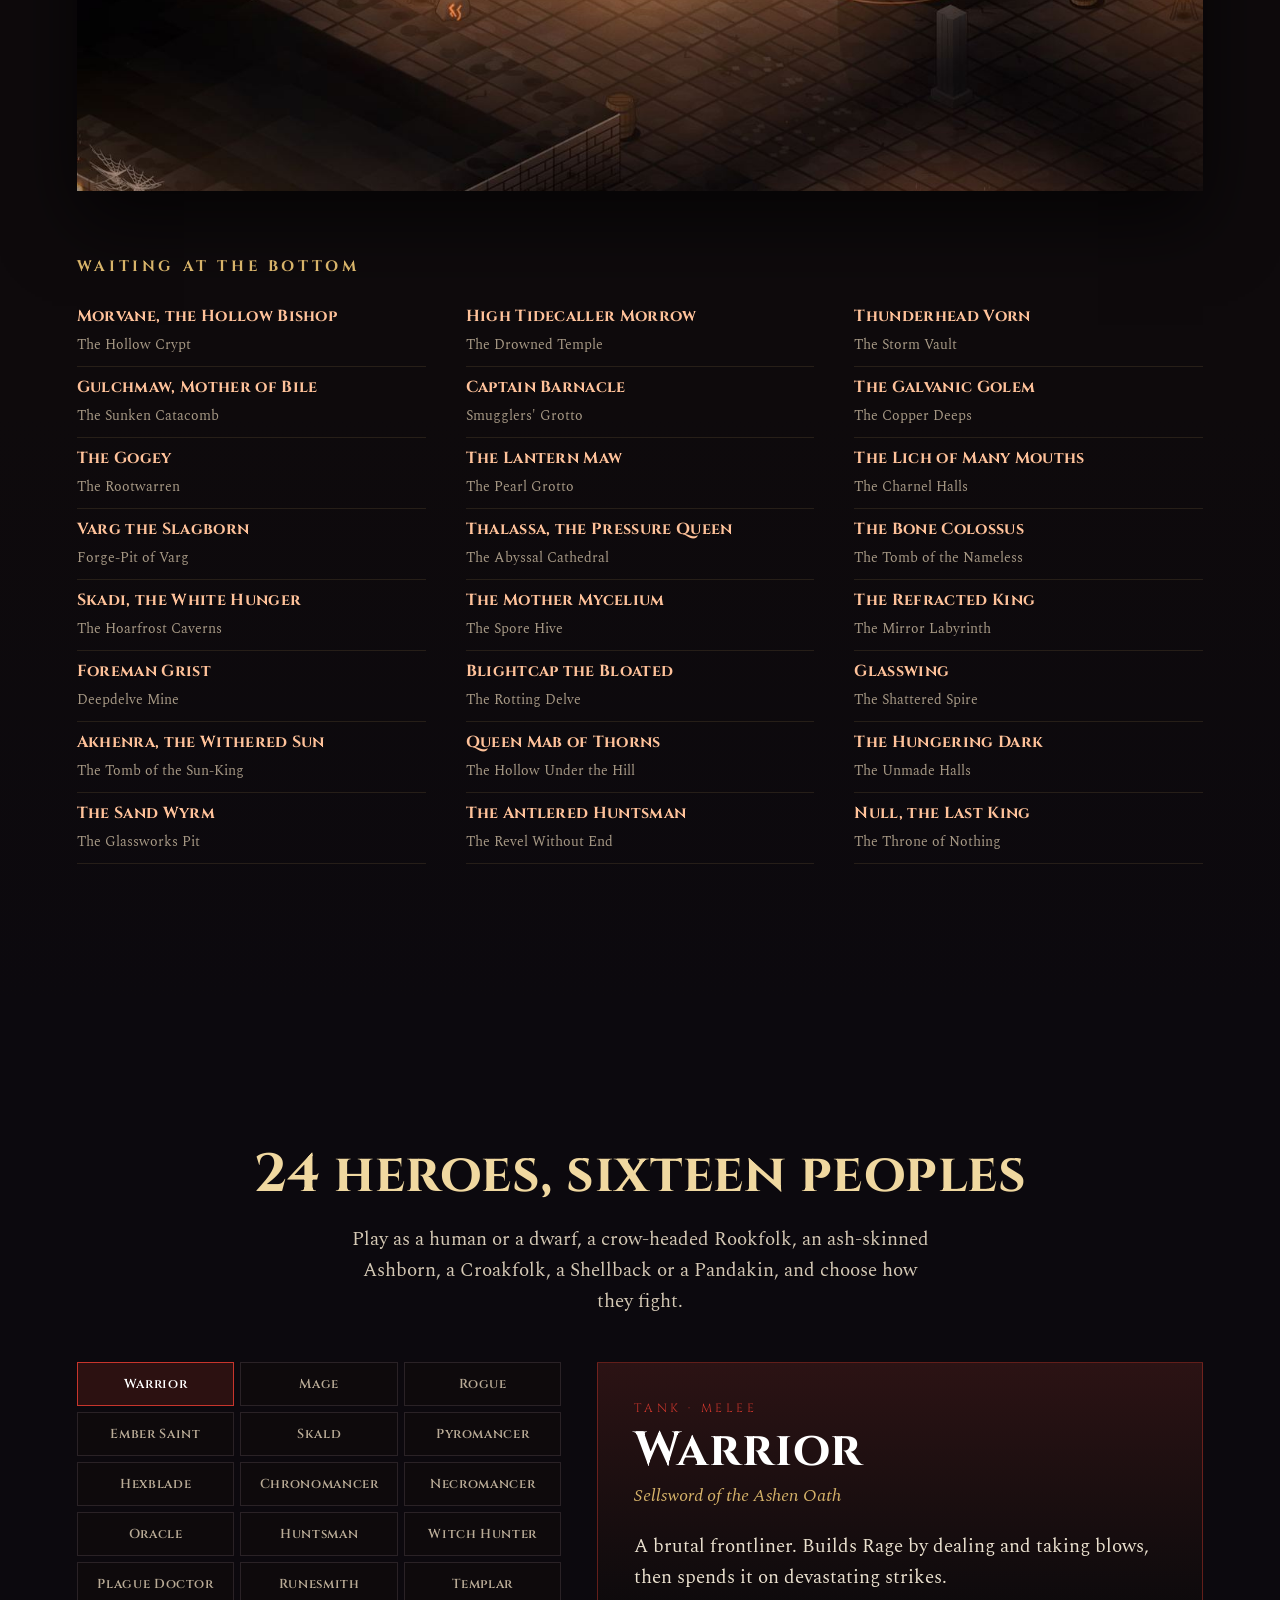
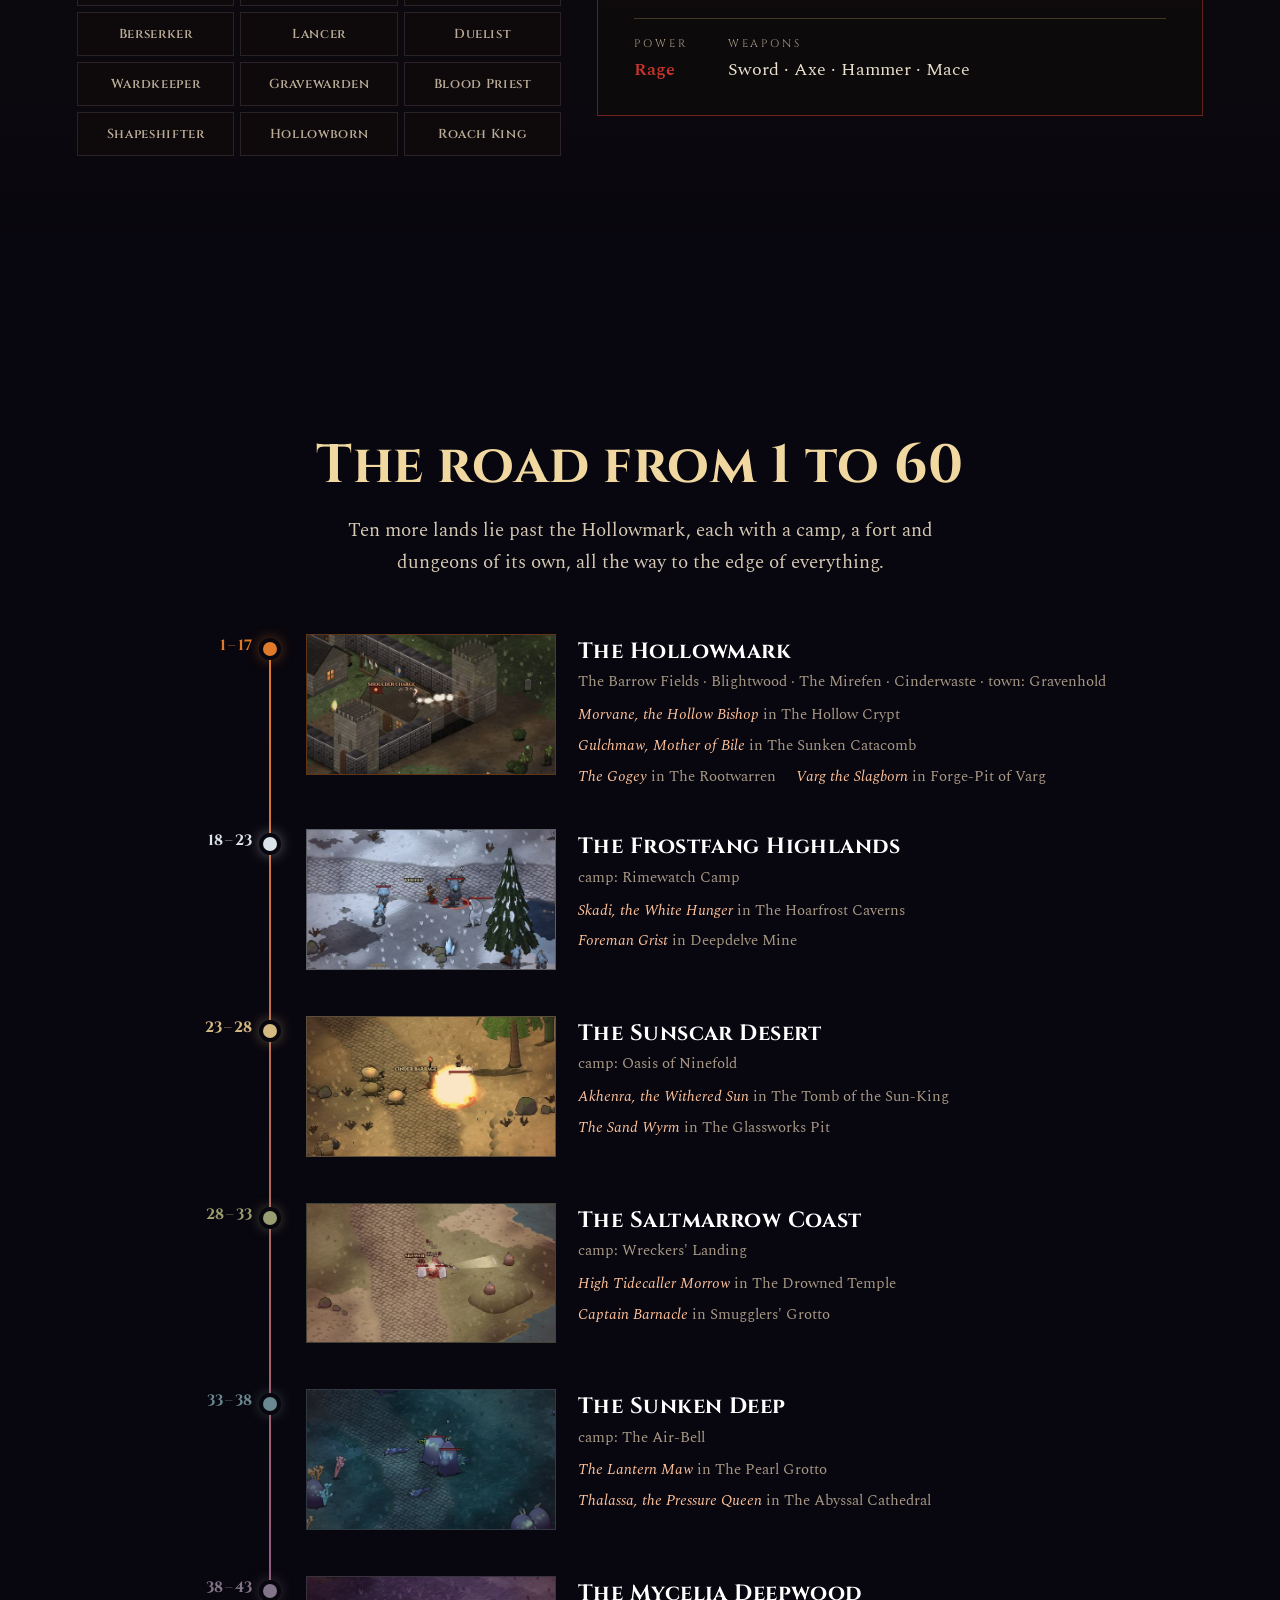
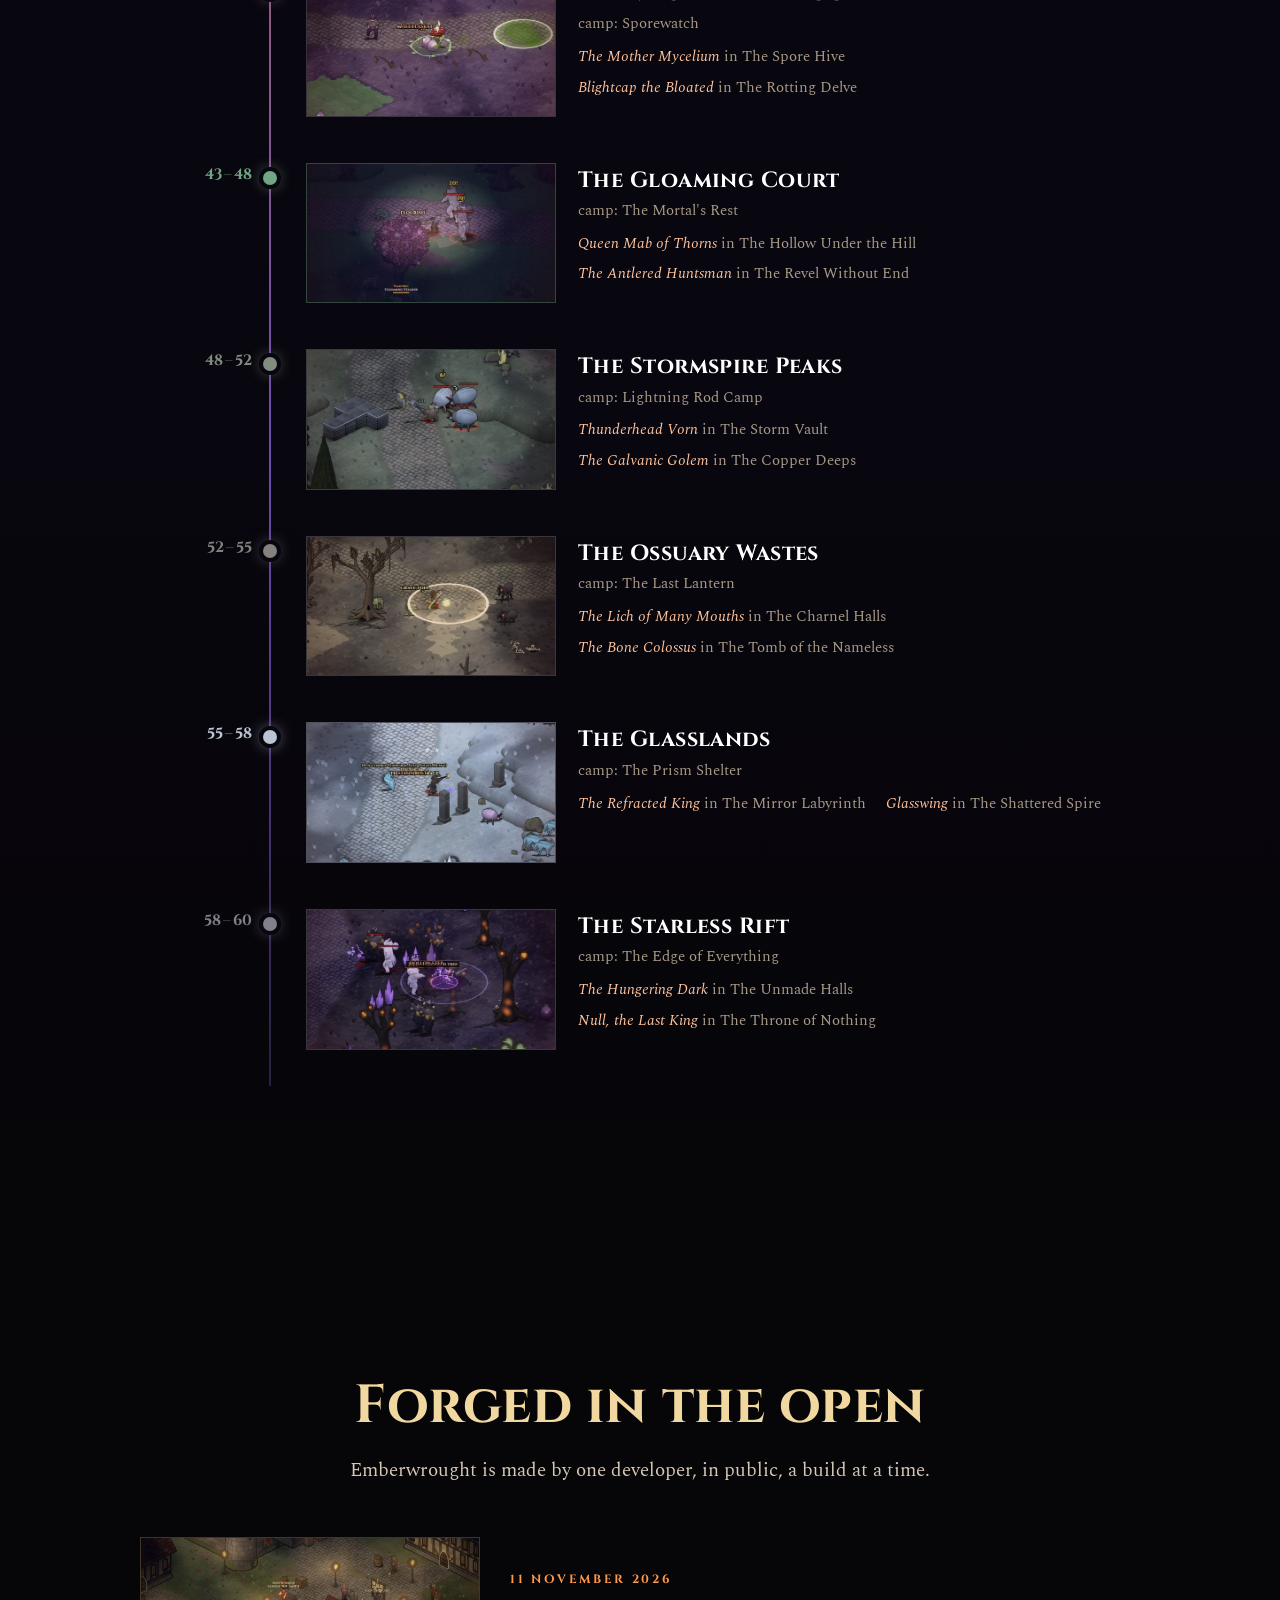
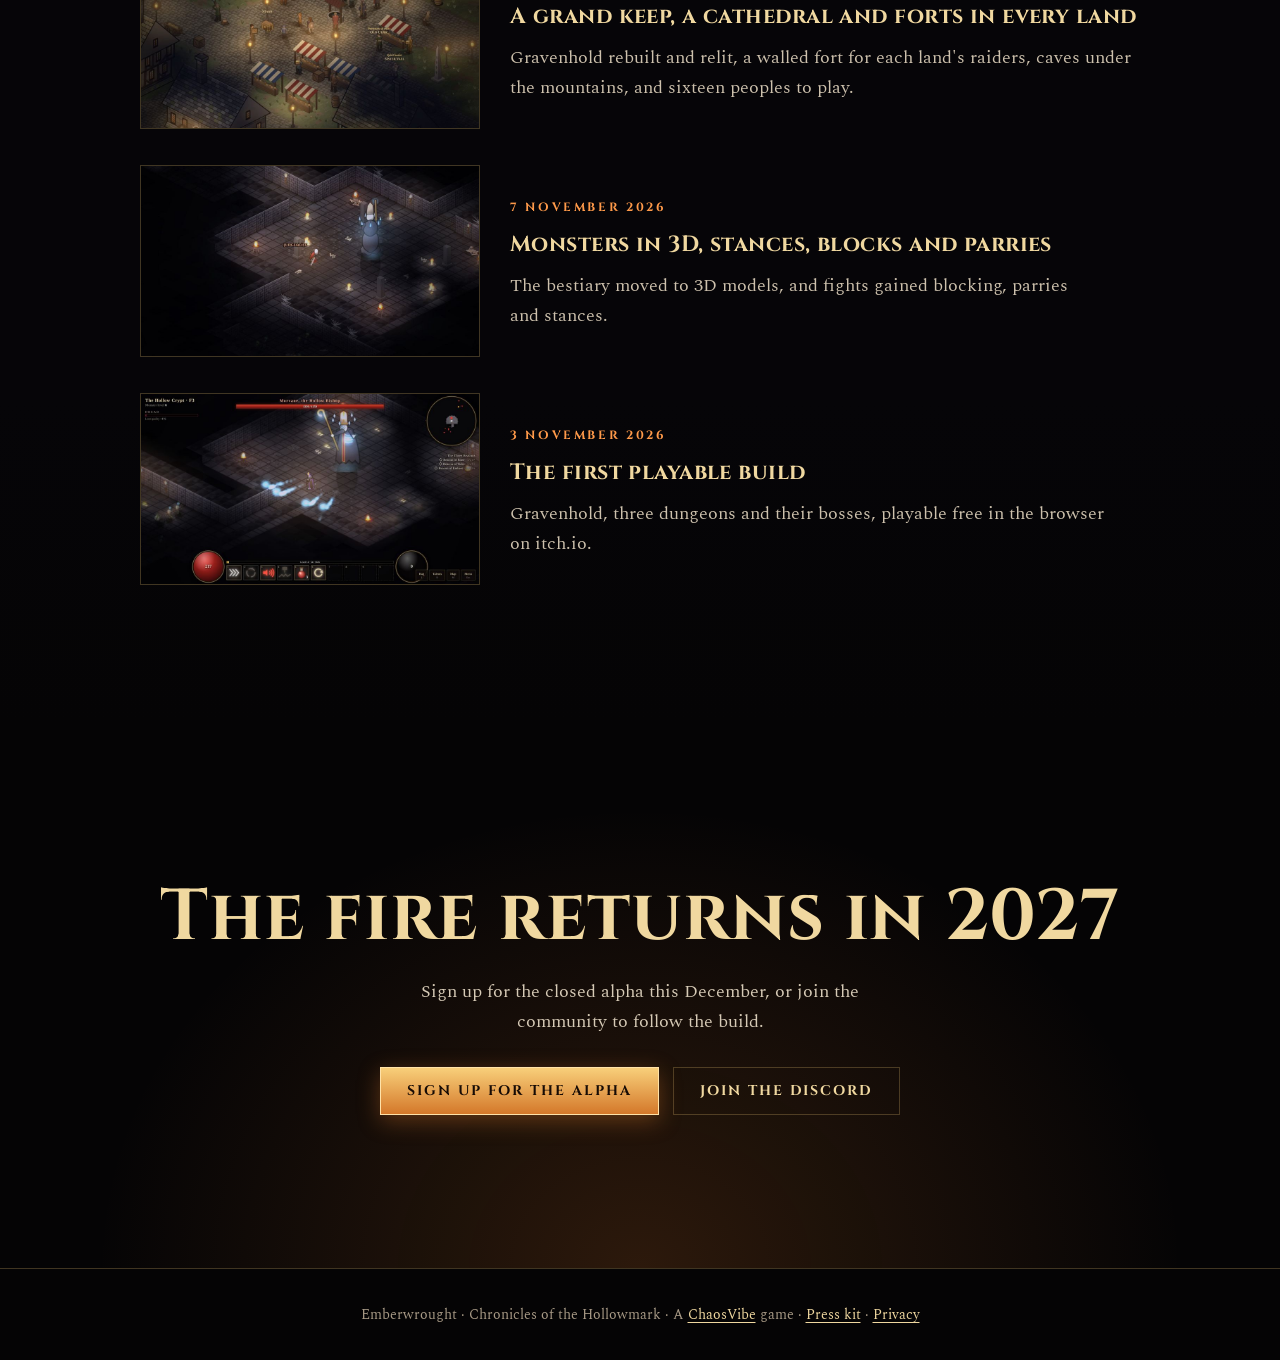
==== commit 9e6ee6ec: "Emberwrought site: Discord buttons and press-kit contact use the never-expiring invite Co-Authored-B" ====
--- a/emberwrought/index.html
+++ b/emberwrought/index.html
@@ -16,7 +16,7 @@
 <link rel="stylesheet" href="site.css">
 </head>
 <body class="descent-page">
-<!-- TODO: the Discord invite. Every link with class "discord" points at it; replace href="#discord" with the invite URL. -->
+<!-- Discord: every link with class "discord" points at the never-expiring invite to #emberwrought on the ChaosVibe server. -->
 <nav class="top">
   <a class="brand" href="#top">Emberwrought</a>
   <span class="links"><a href="#gravenhold">The world</a><a href="#heroes">Heroes</a><a href="#devlog">Devlog</a><a class="pill" href="#top" data-signup>Sign up for the alpha</a></span>
@@ -62,7 +62,7 @@
         <p class="mc-out" aria-live="polite"></p>
         <div class="mc-verdict" hidden aria-live="polite"><b></b><p></p><small></small></div>
       </div>
-      <div class="su-done" hidden><h2>You're on the list</h2><p></p><a class="btn ghost discord" href="#discord">Join the Discord</a></div>
+      <div class="su-done" hidden><h2>You're on the list</h2><p></p><a class="btn ghost discord" href="https://discord.gg/D5G8zKWHCp" target="_blank" rel="noopener">Join the Discord</a></div>
       <p class="closes">Sign-ups close Friday 11 December, 23:59 UTC.</p>
     </section>
   </div>
@@ -143,7 +143,7 @@
 <section id="discord" class="final">
   <h2>The fire returns in 2027</h2>
   <p>Sign up for the closed alpha this December, or join the community to follow the build.</p>
-  <div class="cta"><a class="btn" href="#top" data-signup>Sign up for the alpha</a><a class="btn ghost discord" href="#discord">Join the Discord</a></div>
+  <div class="cta"><a class="btn" href="#top" data-signup>Sign up for the alpha</a><a class="btn ghost discord" href="https://discord.gg/D5G8zKWHCp" target="_blank" rel="noopener">Join the Discord</a></div>
 </section>
 </main>
 
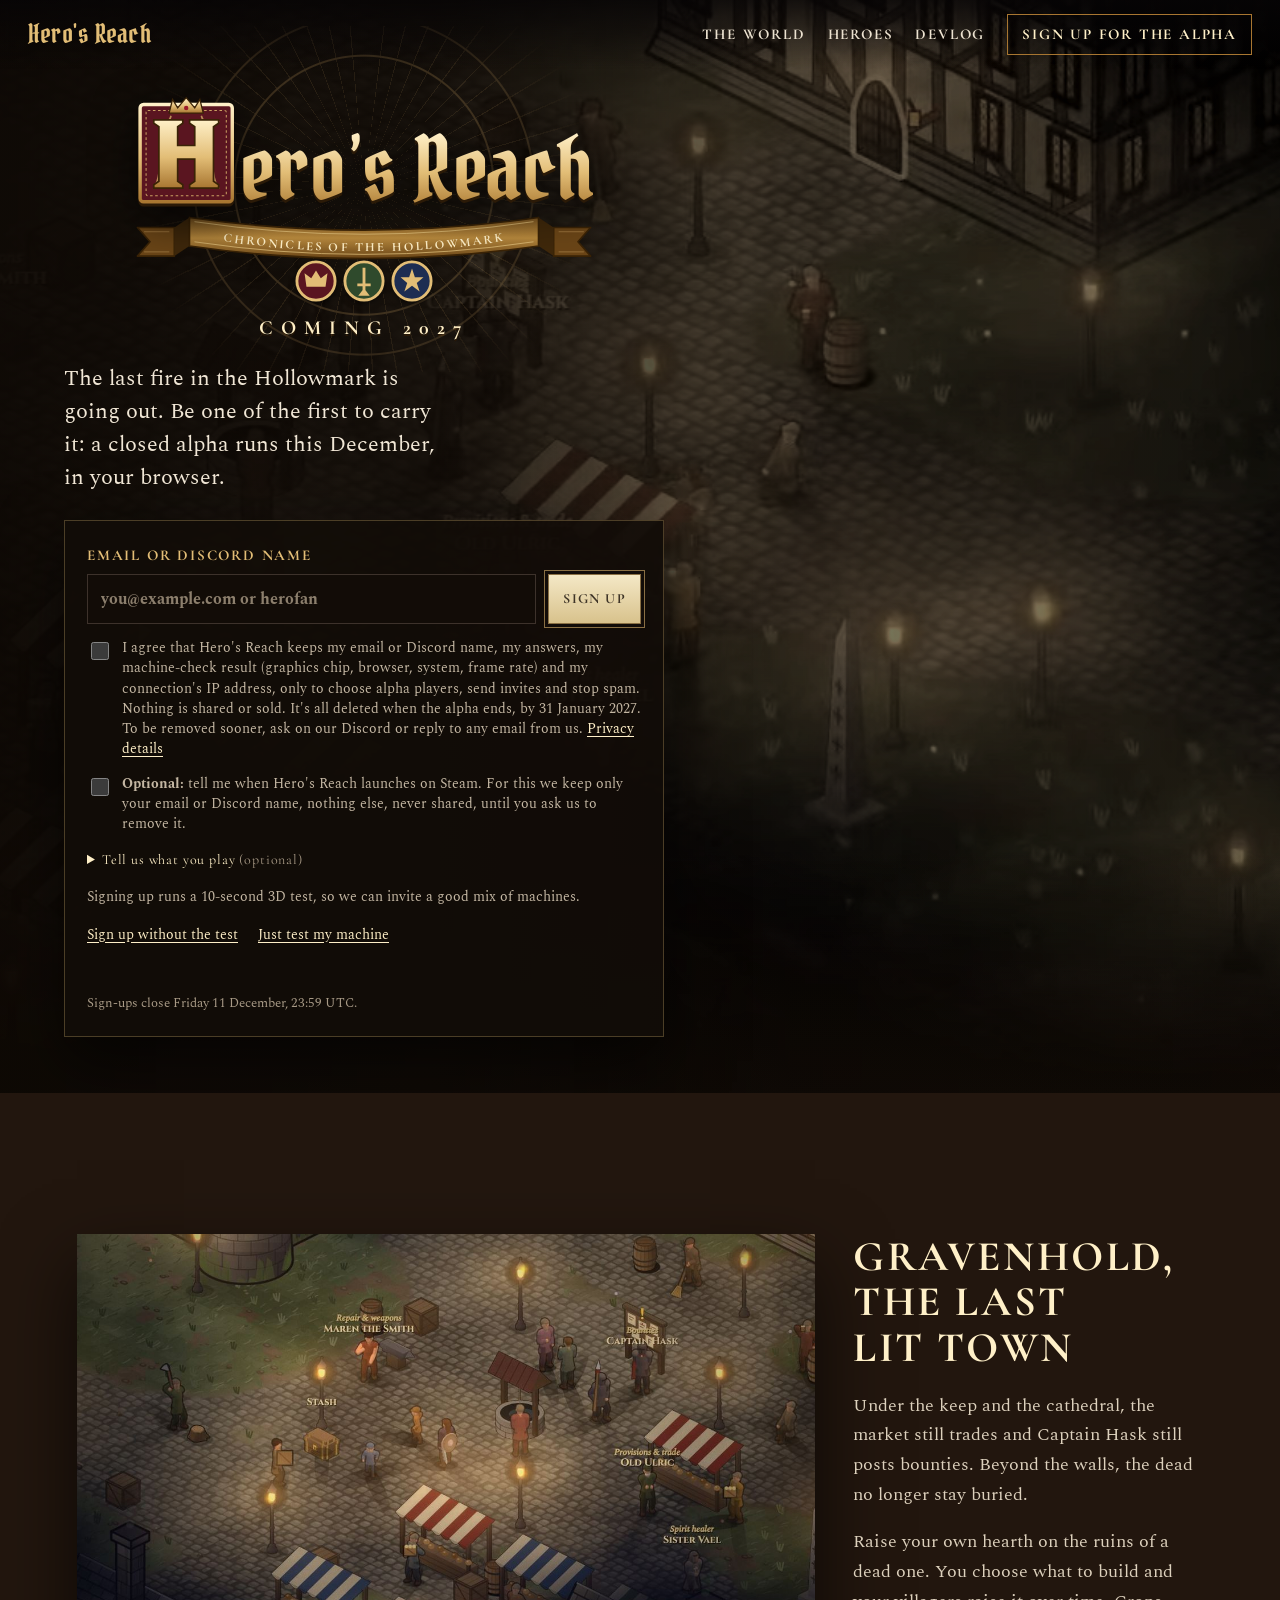
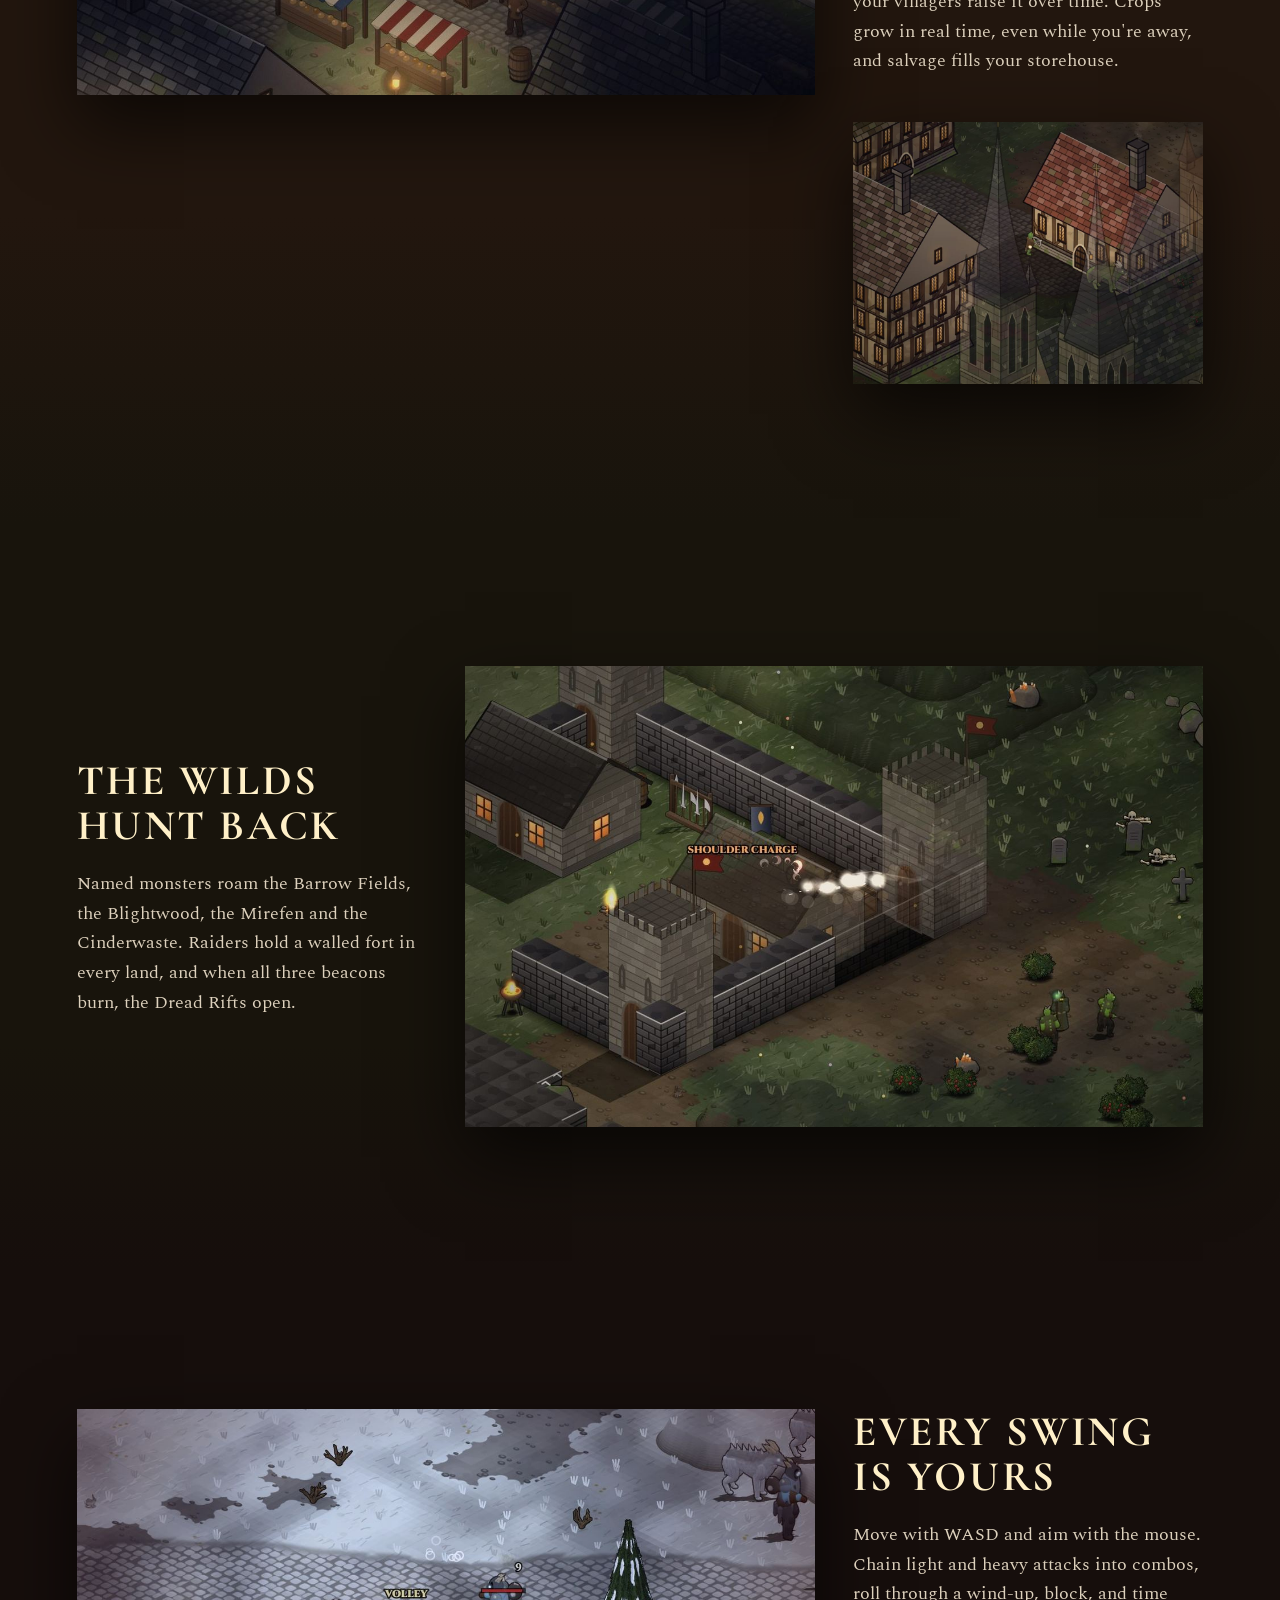
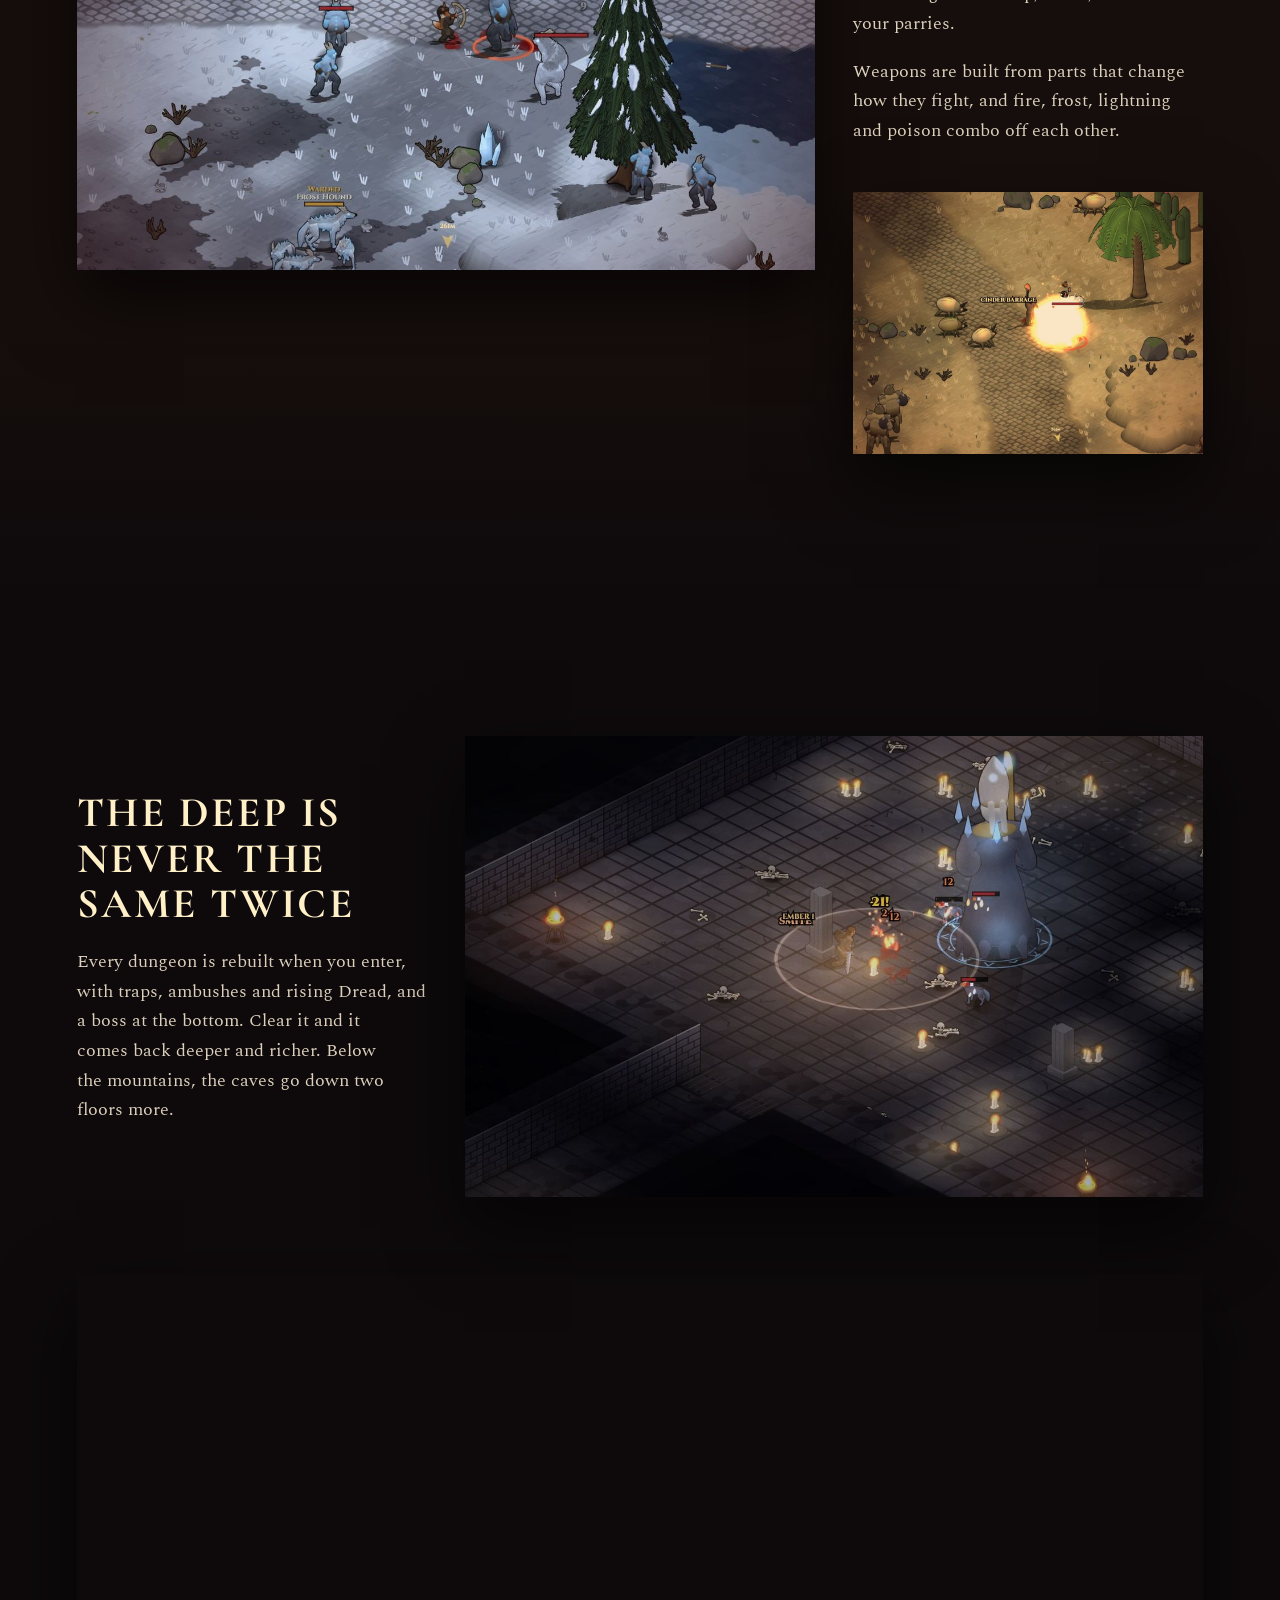
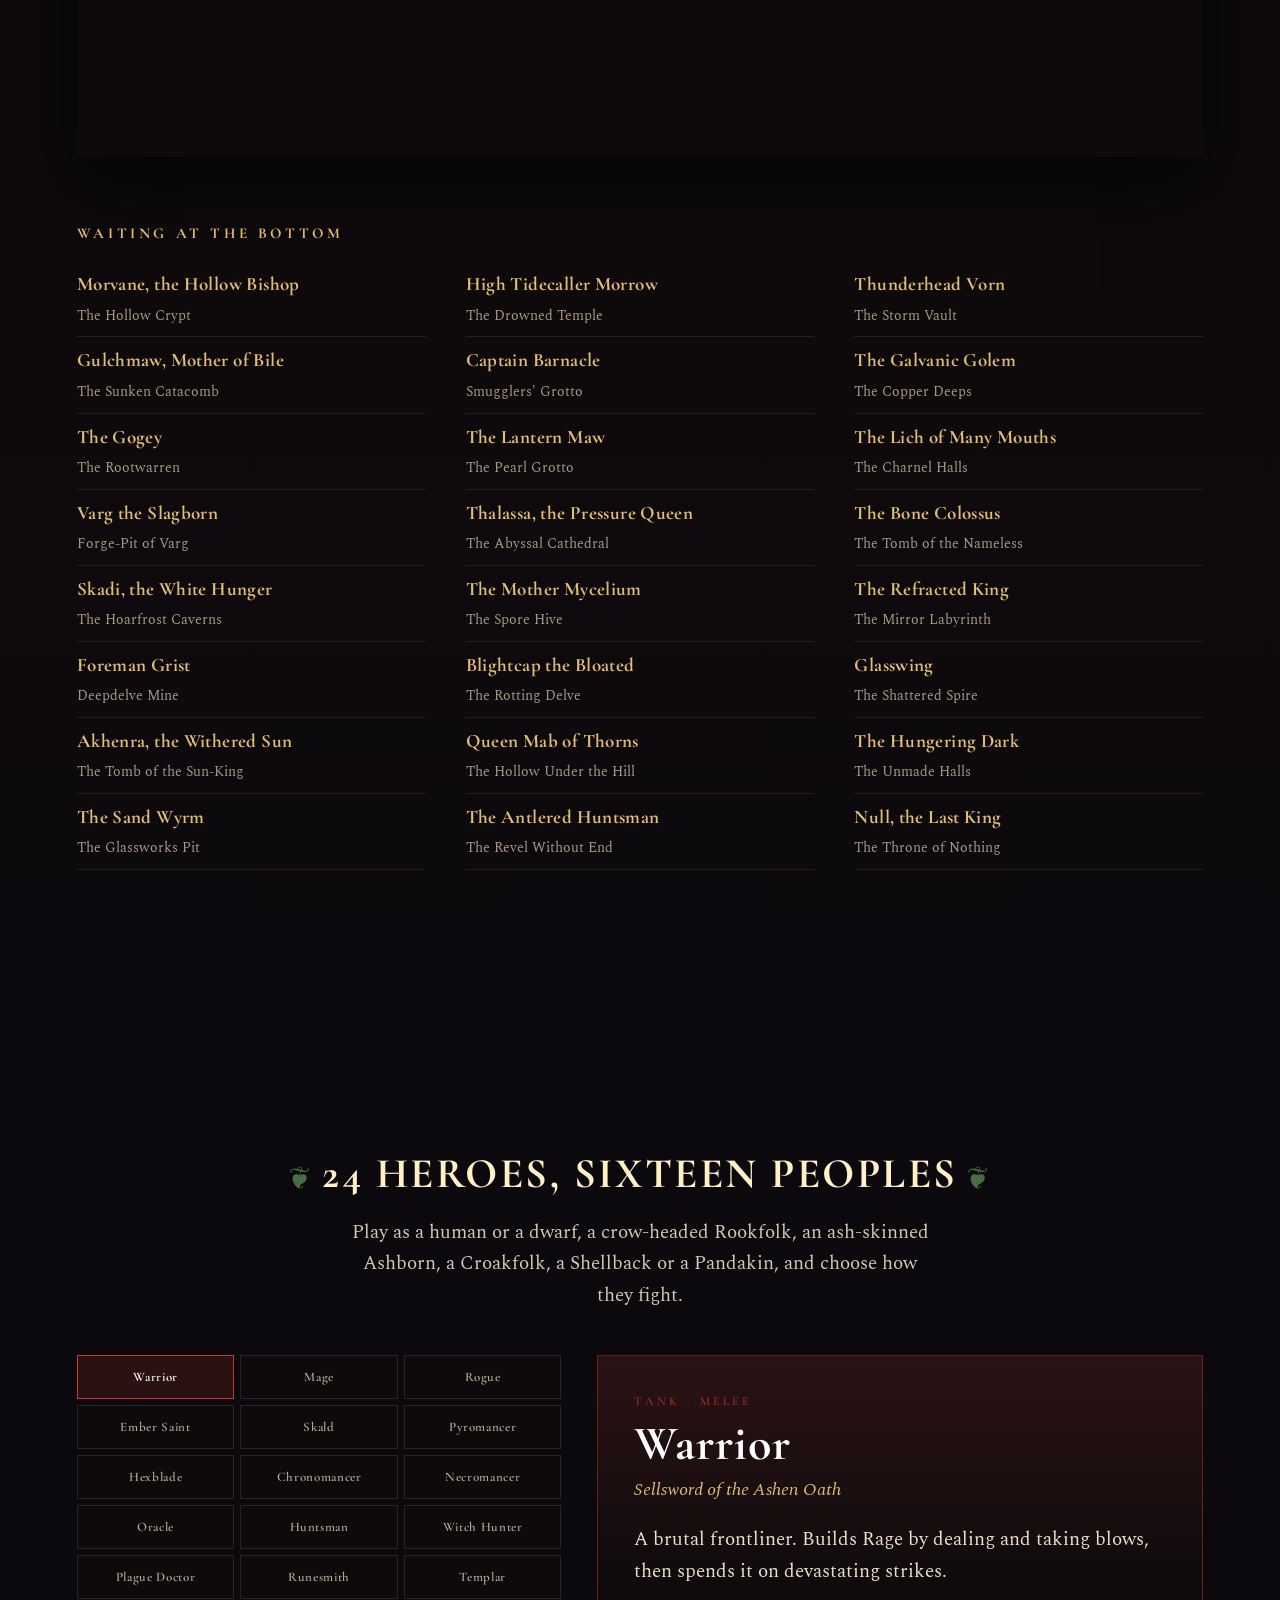
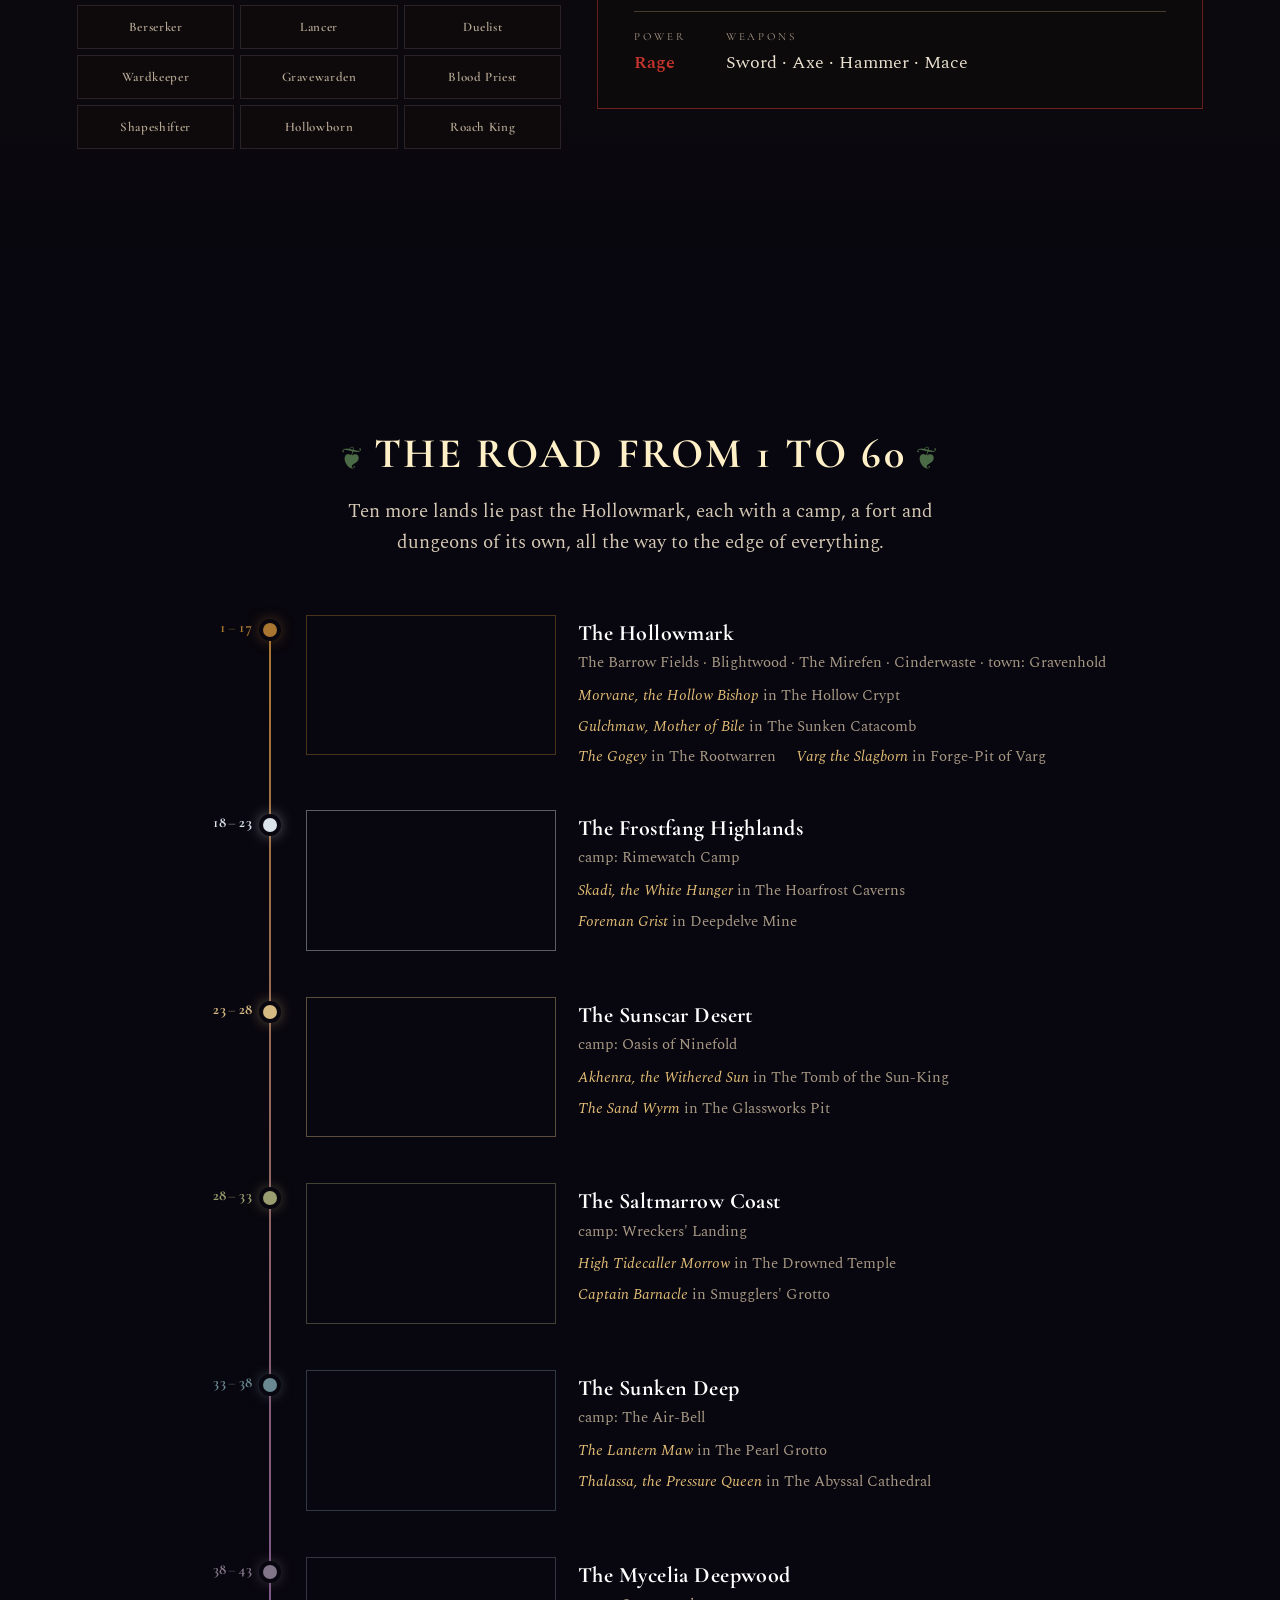
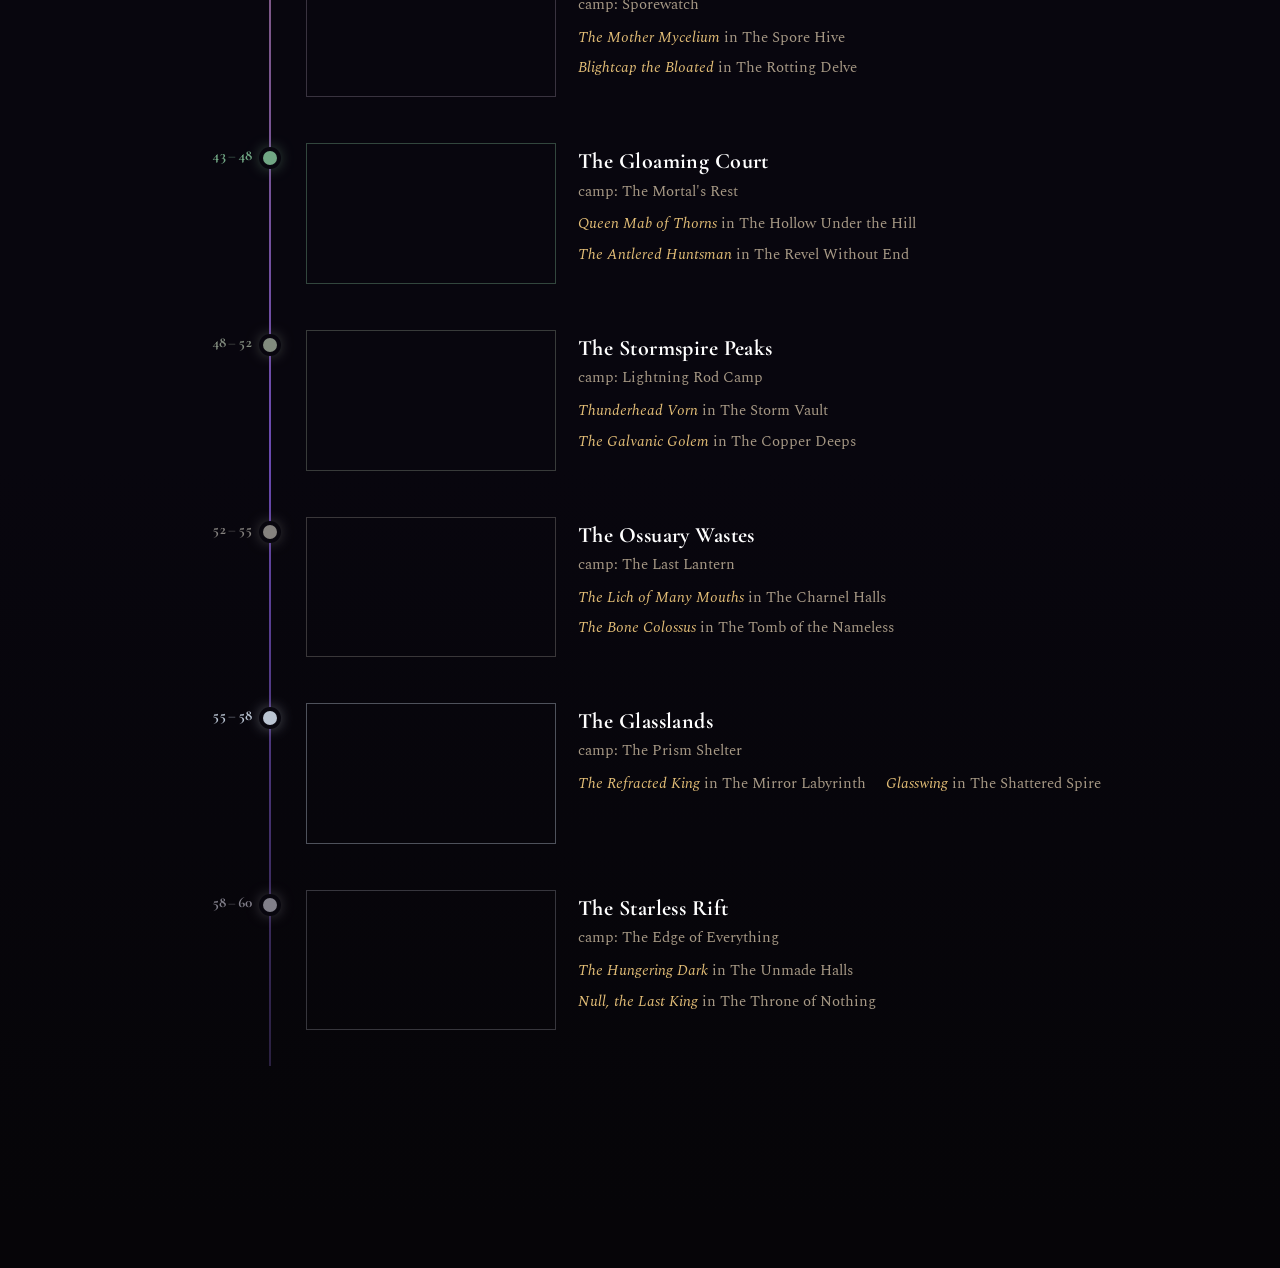
==== commit 461a8009: "Studio site: the game is now Hero's Reach (crowned-H lockup); game site copy moves to /herosreach/ w" ====
--- a/emberwrought/index.html
+++ b/emberwrought/index.html
@@ -1,156 +1,6 @@
 <!doctype html>
-<html lang="en">
-<head>
 <meta charset="utf-8">
-<meta name="viewport" content="width=device-width, initial-scale=1">
-<title>Emberwrought — Coming 2027</title>
-<meta name="description" content="The last fire in the Hollowmark is going out. Emberwrought is a dark fantasy action RPG: 24 classes, 16 peoples, 11 lands, levels 1 to 60, and a hearth of your own to defend. Closed alpha this December. Coming 2027.">
-<meta property="og:title" content="Emberwrought — Chronicles of the Hollowmark · Coming 2027">
-<meta property="og:description" content="The last fire in the Hollowmark is going out. A dark fantasy action RPG. Sign up for the closed alpha.">
-<meta property="og:image" content="img/share.jpg">
-<meta name="theme-color" content="#050405">
-<link rel="icon" href="data:image/svg+xml,<svg xmlns='http://www.w3.org/2000/svg' viewBox='0 0 32 32'><path d='M16 2c3 7 9 9 9 17a9 9 0 0 1-18 0c0-5 3-7 4-11 1 3 2 4 3 4 0-4 1-7 2-10z' fill='%23e07a2a'/></svg>">
-<link rel="preconnect" href="https://fonts.googleapis.com">
-<link rel="preconnect" href="https://fonts.gstatic.com" crossorigin>
-<link href="https://fonts.googleapis.com/css2?family=Cinzel:wght@500;700;900&family=Cinzel+Decorative:wght@700;900&family=Spectral:ital,wght@0,300;0,400;0,600;1,300;1,400&display=swap" rel="stylesheet">
-<link rel="stylesheet" href="site.css">
-</head>
-<body class="descent-page">
-<!-- Discord: every link with class "discord" points at the never-expiring invite to #emberwrought on the ChaosVibe server. -->
-<nav class="top">
-  <a class="brand" href="#top">Emberwrought</a>
-  <span class="links"><a href="#gravenhold">The world</a><a href="#heroes">Heroes</a><a href="#devlog">Devlog</a><a class="pill" href="#top" data-signup>Sign up for the alpha</a></span>
-</nav>
-
-<!-- the depth gauge: where in the 1 to 60 descent the reader is -->
-<aside class="gauge" aria-hidden="true"><span class="gauge-line"><i></i></span><b class="gauge-lv">1</b><span class="gauge-name">Gravenhold</span></aside>
-
-<header class="hero" id="top">
-  <video class="hero-video" autoplay muted loop playsinline preload="metadata" poster="media/hero-poster.jpg" aria-hidden="true">
-    <source src="media/hero.webm" type="video/webm">
-    <source src="media/hero.mp4" type="video/mp4">
-  </video>
-  <div class="hero-in">
-    <h1>Emberwrought</h1>
-    <p class="sub">Chronicles of the Hollowmark</p>
-    <p class="when">Coming 2027</p>
-    <p class="hook">The last fire in the Hollowmark is going out. Be one of the first to carry it: a closed alpha runs this December, in your browser.</p>
-
-    <section id="alpha" class="signup" aria-label="Sign up for the alpha">
-      <form class="su-form" novalidate>
-        <label class="contact">Email or Discord name
-          <span class="row"><input name="contact" autocomplete="email" maxlength="254" placeholder="you@example.com or emberfan" required><button type="submit" class="btn">Sign up</button></span>
-        </label>
-        <label class="chk consent"><input type="checkbox" name="consent" required> <span>I agree that Emberwrought keeps my email or Discord name, my answers, my machine-check result (graphics chip, browser, system, frame rate) and my connection's IP address, only to choose alpha players, send invites and stop spam. Nothing is shared or sold. It's all deleted when the alpha ends, by 31 January 2027. To be removed sooner, ask on our Discord or reply to any email from us. <a href="privacy.html" target="_blank">Privacy details</a></span></label>
-        <label class="chk consent"><input type="checkbox" name="notify"> <span><b>Optional:</b> tell me when Emberwrought launches on Steam. For this we keep only your email or Discord name, nothing else, never shared, until you ask us to remove it.</span></label>
-        <details class="more"><summary>Tell us what you play <span class="dim">(optional)</span></summary>
-          <fieldset><legend class="sr">What do you like to play?</legend>
-            <label class="chk"><input type="checkbox" name="plays" value="arpg"> Action RPGs</label>
-            <label class="chk"><input type="checkbox" name="plays" value="building"> Building and farming</label>
-            <label class="chk"><input type="checkbox" name="plays" value="new"> I'm new to games like this</label>
-            <label class="chk"><input type="checkbox" name="plays" value="other"> Something else</label>
-          </fieldset>
-          <label>Anything you'd like us to know? <input name="about" maxlength="300"></label>
-        </details>
-        <label class="hp" aria-hidden="true">Leave this empty <input name="website" tabindex="-1" autocomplete="off"></label>
-        <p class="fine">Signing up runs a 10-second 3D test, so we can invite a good mix of machines.</p>
-        <p class="fine actions"><button type="button" class="link mc-skip">Sign up without the test</button><button type="button" class="link mc-only">Just test my machine</button></p>
-        <p class="su-msg" aria-live="polite"></p>
-      </form>
-      <div class="mc" hidden>
-        <canvas class="mc-canvas" width="640" height="360" hidden></canvas>
-        <p class="mc-out" aria-live="polite"></p>
-        <div class="mc-verdict" hidden aria-live="polite"><b></b><p></p><small></small></div>
-      </div>
-      <div class="su-done" hidden><h2>You're on the list</h2><p></p><a class="btn ghost discord" href="https://discord.gg/D5G8zKWHCp" target="_blank" rel="noopener">Join the Discord</a></div>
-      <p class="closes">Sign-ups close Friday 11 December, 23:59 UTC.</p>
-    </section>
-  </div>
-</header>
-
-<main class="descent">
-<section id="gravenhold" class="depth" data-lv="1" data-name="Gravenhold" style="--tint: 34, 22, 14">
-  <div class="split">
-    <figure class="wide"><img src="img/gravenhold.jpg" alt="The market square of Gravenhold at night, lamps lit" loading="lazy"></figure>
-    <div class="txt">
-      <h2>Gravenhold, the last lit town</h2>
-      <p>Under the keep and the cathedral, the market still trades and Captain Hask still posts bounties. Beyond the walls, the dead no longer stay buried.</p>
-      <p>Raise your own hearth on the ruins of a dead one. You choose what to build and your villagers raise it over time. Crops grow in real time, even while you're away, and salvage fills your storehouse.</p>
-    </div>
-    <figure class="tall"><img src="img/cathedral.jpg" alt="The cathedral and timbered houses at the edge of Gravenhold" loading="lazy"></figure>
-  </div>
-</section>
-
-<section class="depth" data-lv="5" data-name="The Hollowmark" style="--tint: 24, 20, 12">
-  <div class="split flip">
-    <div class="txt">
-      <h2>The wilds hunt back</h2>
-      <p>Named monsters roam the Barrow Fields, the Blightwood, the Mirefen and the Cinderwaste. Raiders hold a walled fort in every land, and when all three beacons burn, the Dread Rifts open.</p>
-    </div>
-    <figure class="wide"><img src="img/fort.jpg" alt="A warrior storming a raider fort in the Hollowmark" loading="lazy"></figure>
-  </div>
-</section>
-
-<section class="depth" data-lv="12" data-name="The fight" style="--tint: 22, 14, 12">
-  <div class="split">
-    <figure class="wide"><img src="img/fight.jpg" alt="A huntsman holding a road against frost beasts in the Frostfang Highlands" loading="lazy"></figure>
-    <div class="txt">
-      <h2>Every swing is yours</h2>
-      <p>Move with WASD and aim with the mouse. Chain light and heavy attacks into combos, roll through a wind-up, block, and time your parries.</p>
-      <p>Weapons are built from parts that change how they fight, and fire, frost, lightning and poison combo off each other.</p>
-    </div>
-    <figure class="tall"><img src="img/cast.jpg" alt="A pyromancer's cinder barrage bursting among scarabs in the Sunscar Desert" loading="lazy"></figure>
-  </div>
-</section>
-
-<section class="depth" data-lv="14" data-name="The deep" style="--tint: 14, 10, 12">
-  <div class="split flip">
-    <div class="txt">
-      <h2>The deep is never the same twice</h2>
-      <p>Every dungeon is rebuilt when you enter, with traps, ambushes and rising Dread, and a boss at the bottom. Clear it and it comes back deeper and richer. Below the mountains, the caves go down two floors more.</p>
-    </div>
-    <figure class="wide"><img src="img/crypt.jpg" alt="A templar facing Morvane, the Hollow Bishop, in the Hollow Crypt" loading="lazy"></figure>
-  </div>
-  <figure class="full"><img src="img/forge.jpg" alt="A berserker facing Varg the Slagborn in the Forge-Pit" loading="lazy"></figure>
-  <div class="bosses"><h3>Waiting at the bottom</h3><ul></ul></div>
-</section>
-
-<section id="heroes" class="depth" data-lv="17" data-name="Heroes" style="--tint: 12, 9, 14">
-  <h2 class="center"><span data-n="classes">24</span> heroes, sixteen peoples</h2>
-  <p class="center lead">Play as a human or a dwarf, a crow-headed Rookfolk, an ash-skinned Ashborn, a Croakfolk, a Shellback or a Pandakin, and choose how they fight.</p>
-  <div class="roster">
-    <div class="names" role="tablist" aria-label="Classes"></div>
-    <article class="hero-card" role="tabpanel" aria-live="polite"></article>
-  </div>
-</section>
-
-<section id="journey" class="depth" data-lv="18" data-name="Beyond the Hollowmark" style="--tint: 8, 6, 14">
-  <h2 class="center">The road from 1 to 60</h2>
-  <p class="center lead">Ten more lands lie past the Hollowmark, each with a camp, a fort and dungeons of its own, all the way to the edge of everything.</p>
-  <ol class="road"></ol>
-</section>
-
-<section id="devlog" class="depth devlog" data-lv="60" data-name="Devlog" style="--tint: 6, 5, 8">
-  <h2 class="center">Forged in the open</h2>
-  <p class="center lead">Emberwrought is made by one developer, in public, a build at a time.</p>
-  <ol class="log">
-    <li><figure><img src="img/devlog/2026-11-11.jpg" alt="Gravenhold at night with the new keep" loading="lazy"></figure><div><time datetime="2026-11-11">11 November 2026</time><h3>A grand keep, a cathedral and forts in every land</h3><p>Gravenhold rebuilt and relit, a walled fort for each land's raiders, caves under the mountains, and sixteen peoples to play.</p></div></li>
-    <li><figure><img src="img/devlog/2026-11-07.jpg" alt="The Hollow Crypt in the 7 November build" loading="lazy"></figure><div><time datetime="2026-11-07">7 November 2026</time><h3>Monsters in 3D, stances, blocks and parries</h3><p>The bestiary moved to 3D models, and fights gained blocking, parries and stances.</p></div></li>
-    <li><figure><img src="img/devlog/2026-11-03.jpg" alt="The Hollow Crypt in the first playable build" loading="lazy"></figure><div><time datetime="2026-11-03">3 November 2026</time><h3>The first playable build</h3><p>Gravenhold, three dungeons and their bosses, playable free in the browser on itch.io.</p></div></li>
-  </ol>
-</section>
-
-<section id="discord" class="final">
-  <h2>The fire returns in 2027</h2>
-  <p>Sign up for the closed alpha this December, or join the community to follow the build.</p>
-  <div class="cta"><a class="btn" href="#top" data-signup>Sign up for the alpha</a><a class="btn ghost discord" href="https://discord.gg/D5G8zKWHCp" target="_blank" rel="noopener">Join the Discord</a></div>
-</section>
-</main>
-
-<footer>Emberwrought · Chronicles of the Hollowmark · A <a href="https://chaosvibe.com">ChaosVibe</a> game · <a href="press.html">Press kit</a> · <a href="privacy.html">Privacy</a></footer>
-
-<script src="data.js"></script>
-<script src="site.js"></script>
-<script type="module" src="alpha.js"></script>
-</body>
-</html>
+<title>Moved</title>
+<meta http-equiv="refresh" content="0; url=../herosreach/">
+<link rel="canonical" href="https://chaosvibe.com/herosreach/">
+<p>This page has moved to <a href="../herosreach/">chaosvibe.com/herosreach/</a>.</p>
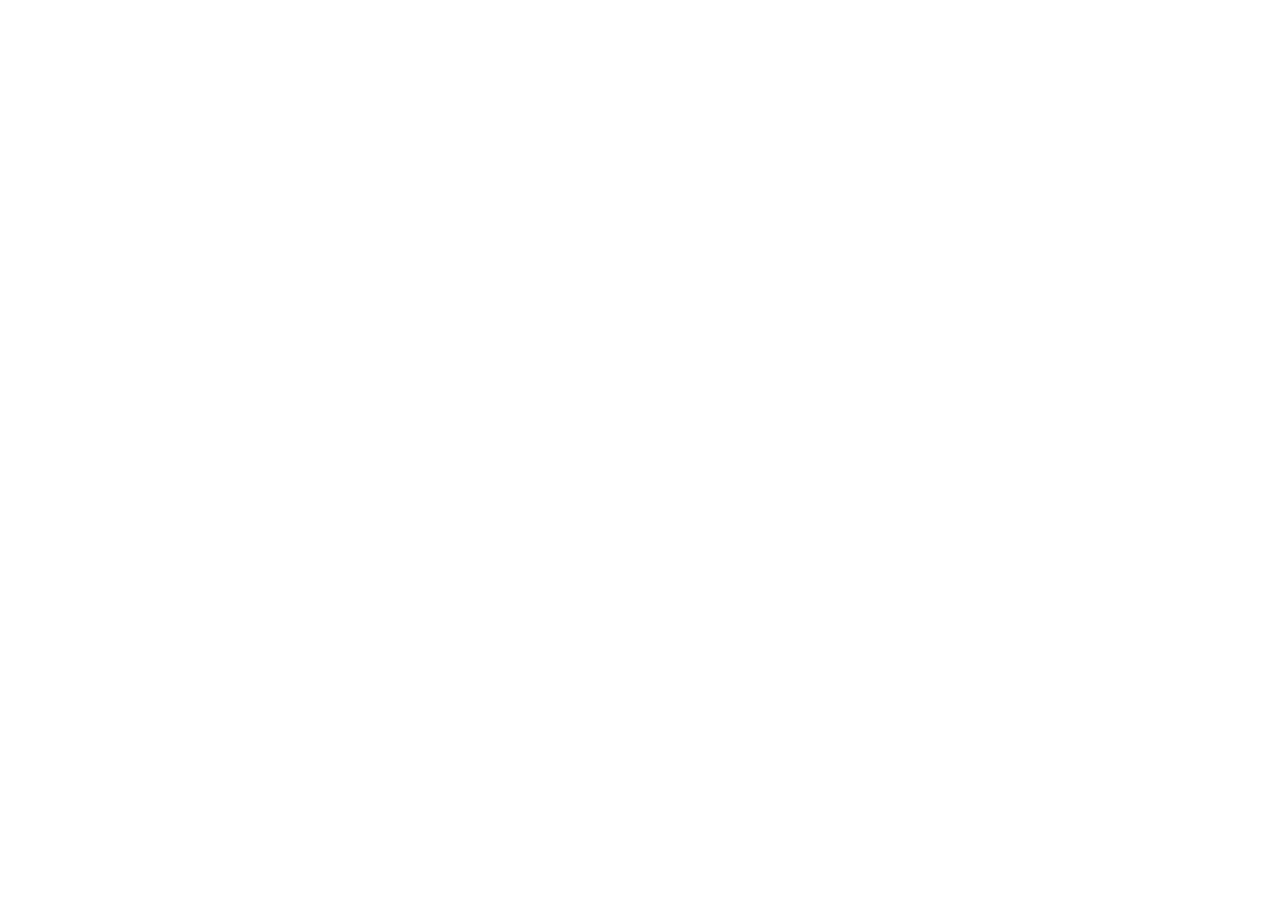
==== commit 4ea240e1: "Studio site: Heroes' Reach lockup with the filigree H and R tiles; game links go to heroesreach.com " ====
--- a/emberwrought/index.html
+++ b/emberwrought/index.html
@@ -1,6 +1,6 @@
 <!doctype html>
 <meta charset="utf-8">
 <title>Moved</title>
-<meta http-equiv="refresh" content="0; url=../herosreach/">
-<link rel="canonical" href="https://chaosvibe.com/herosreach/">
-<p>This page has moved to <a href="../herosreach/">chaosvibe.com/herosreach/</a>.</p>
+<meta http-equiv="refresh" content="0; url=https://heroesreach.com/">
+<link rel="canonical" href="https://heroesreach.com/">
+<p>This page has moved to <a href="https://heroesreach.com/">heroesreach.com/</a>.</p>
